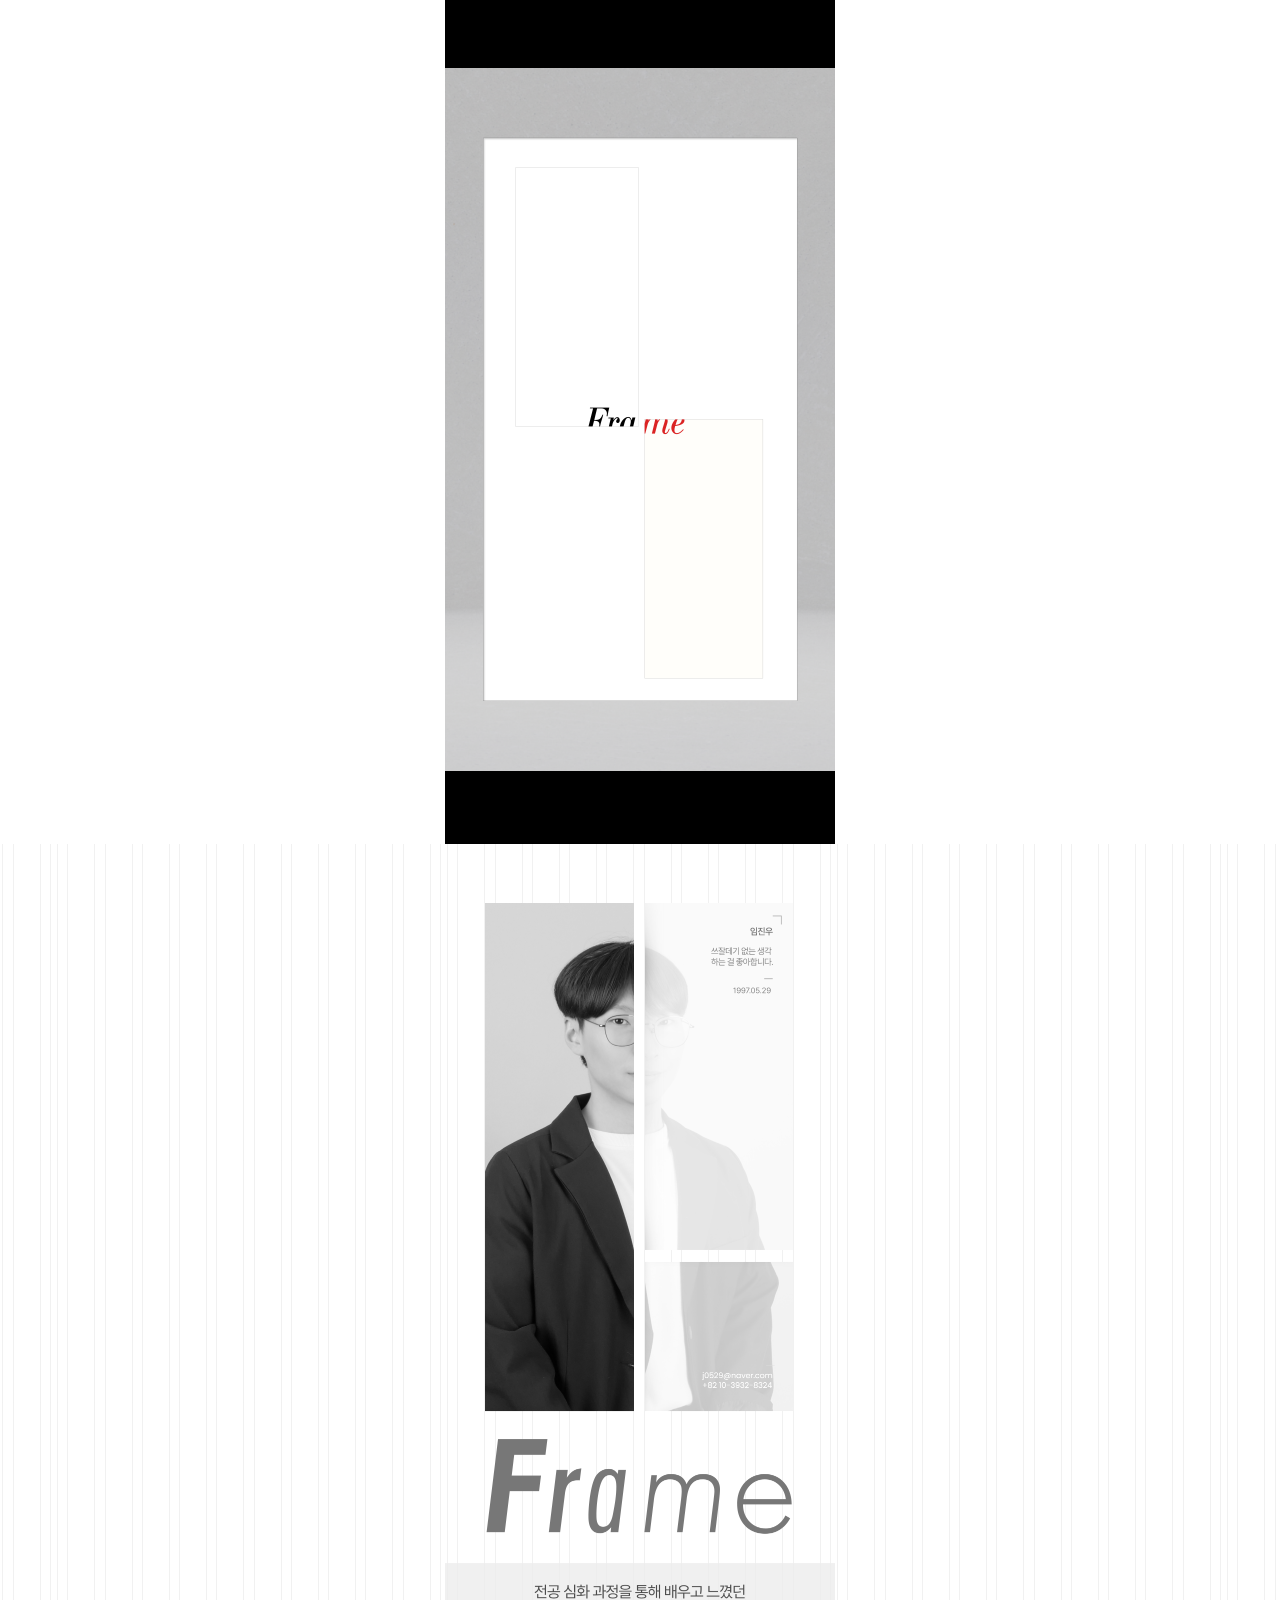
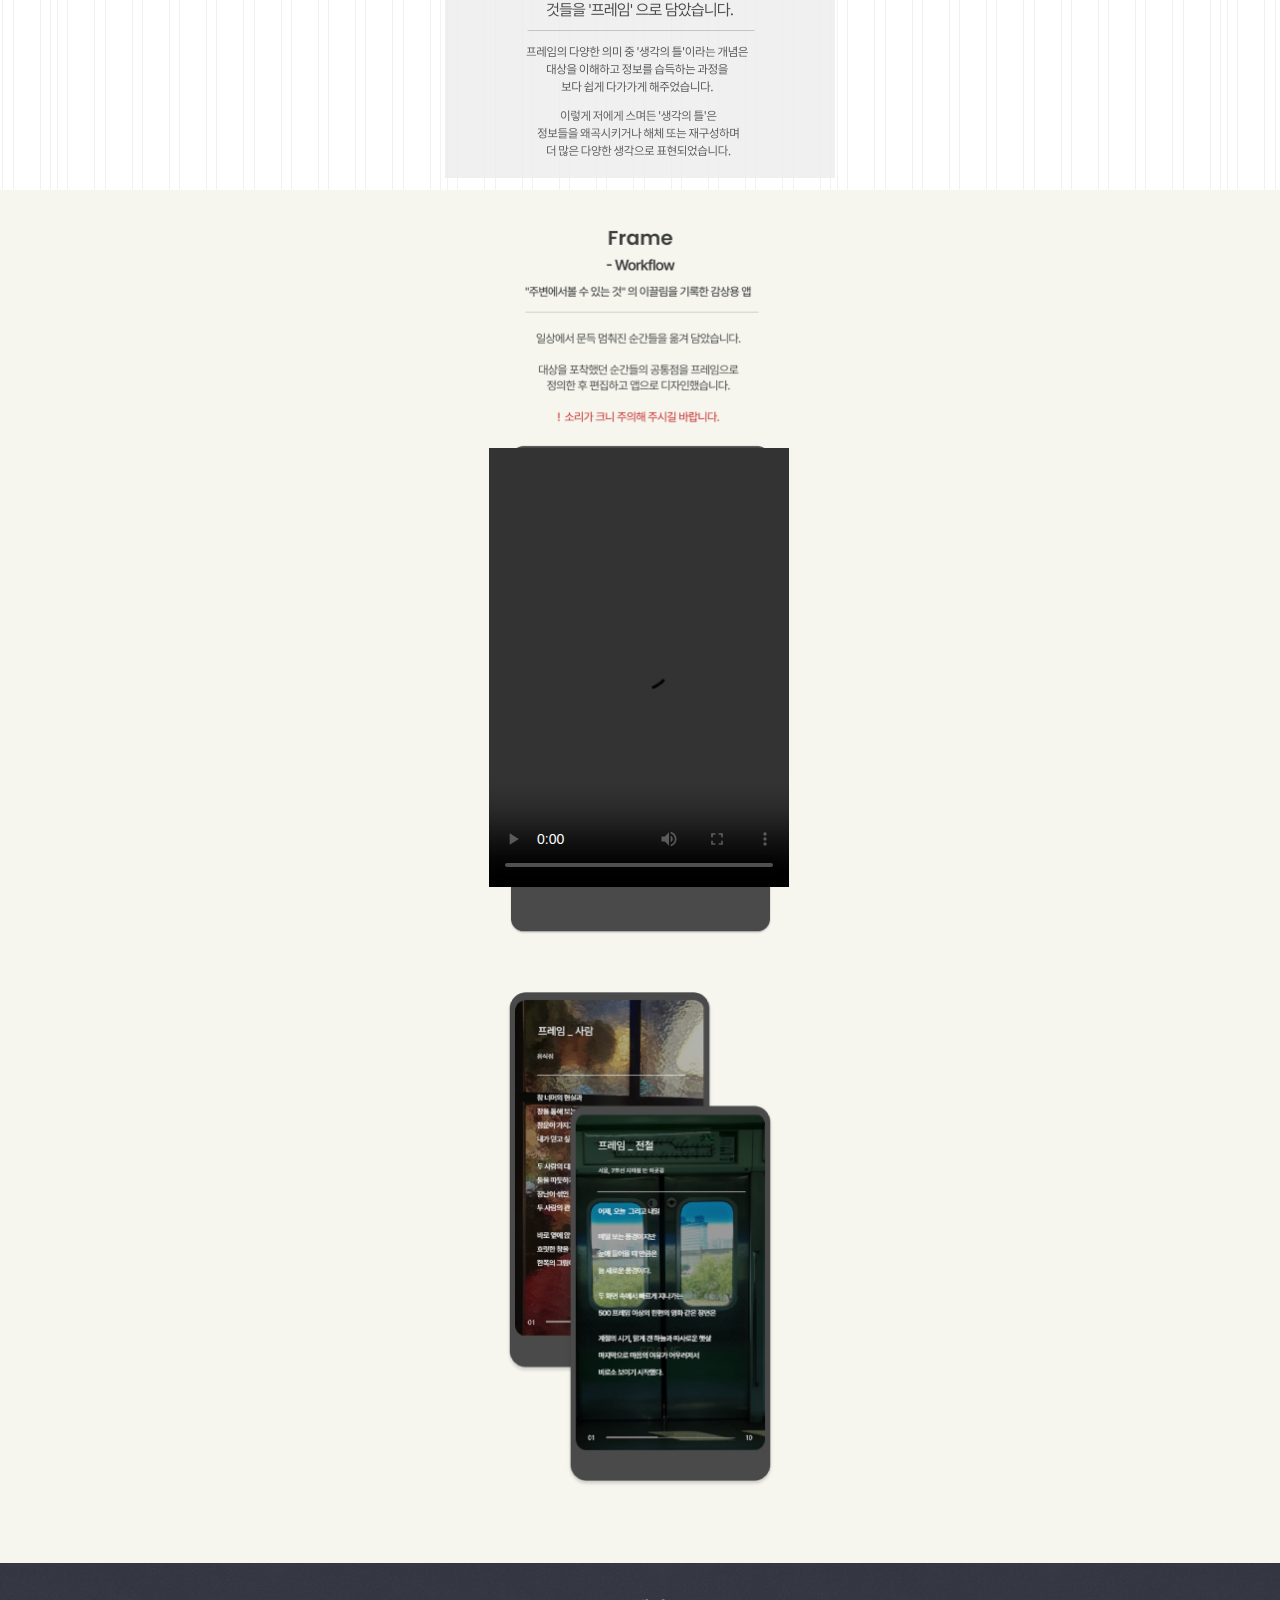
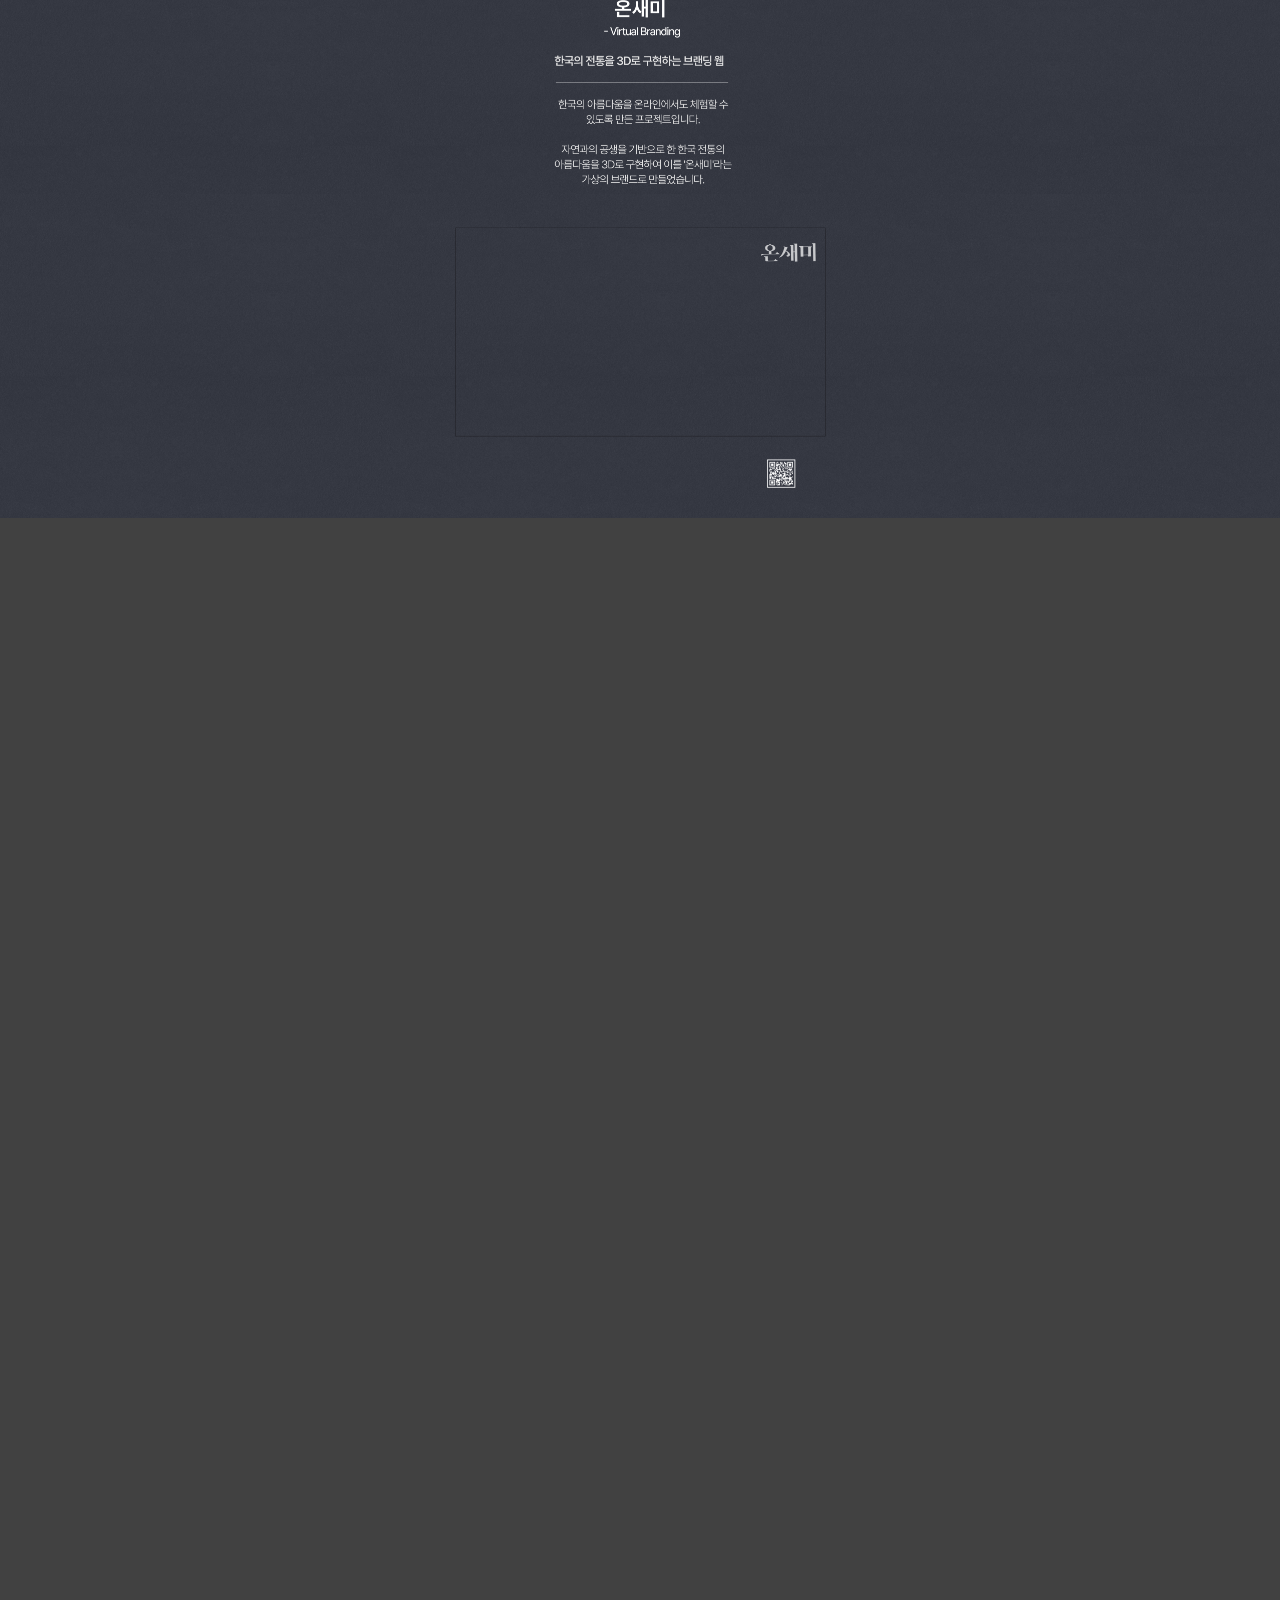
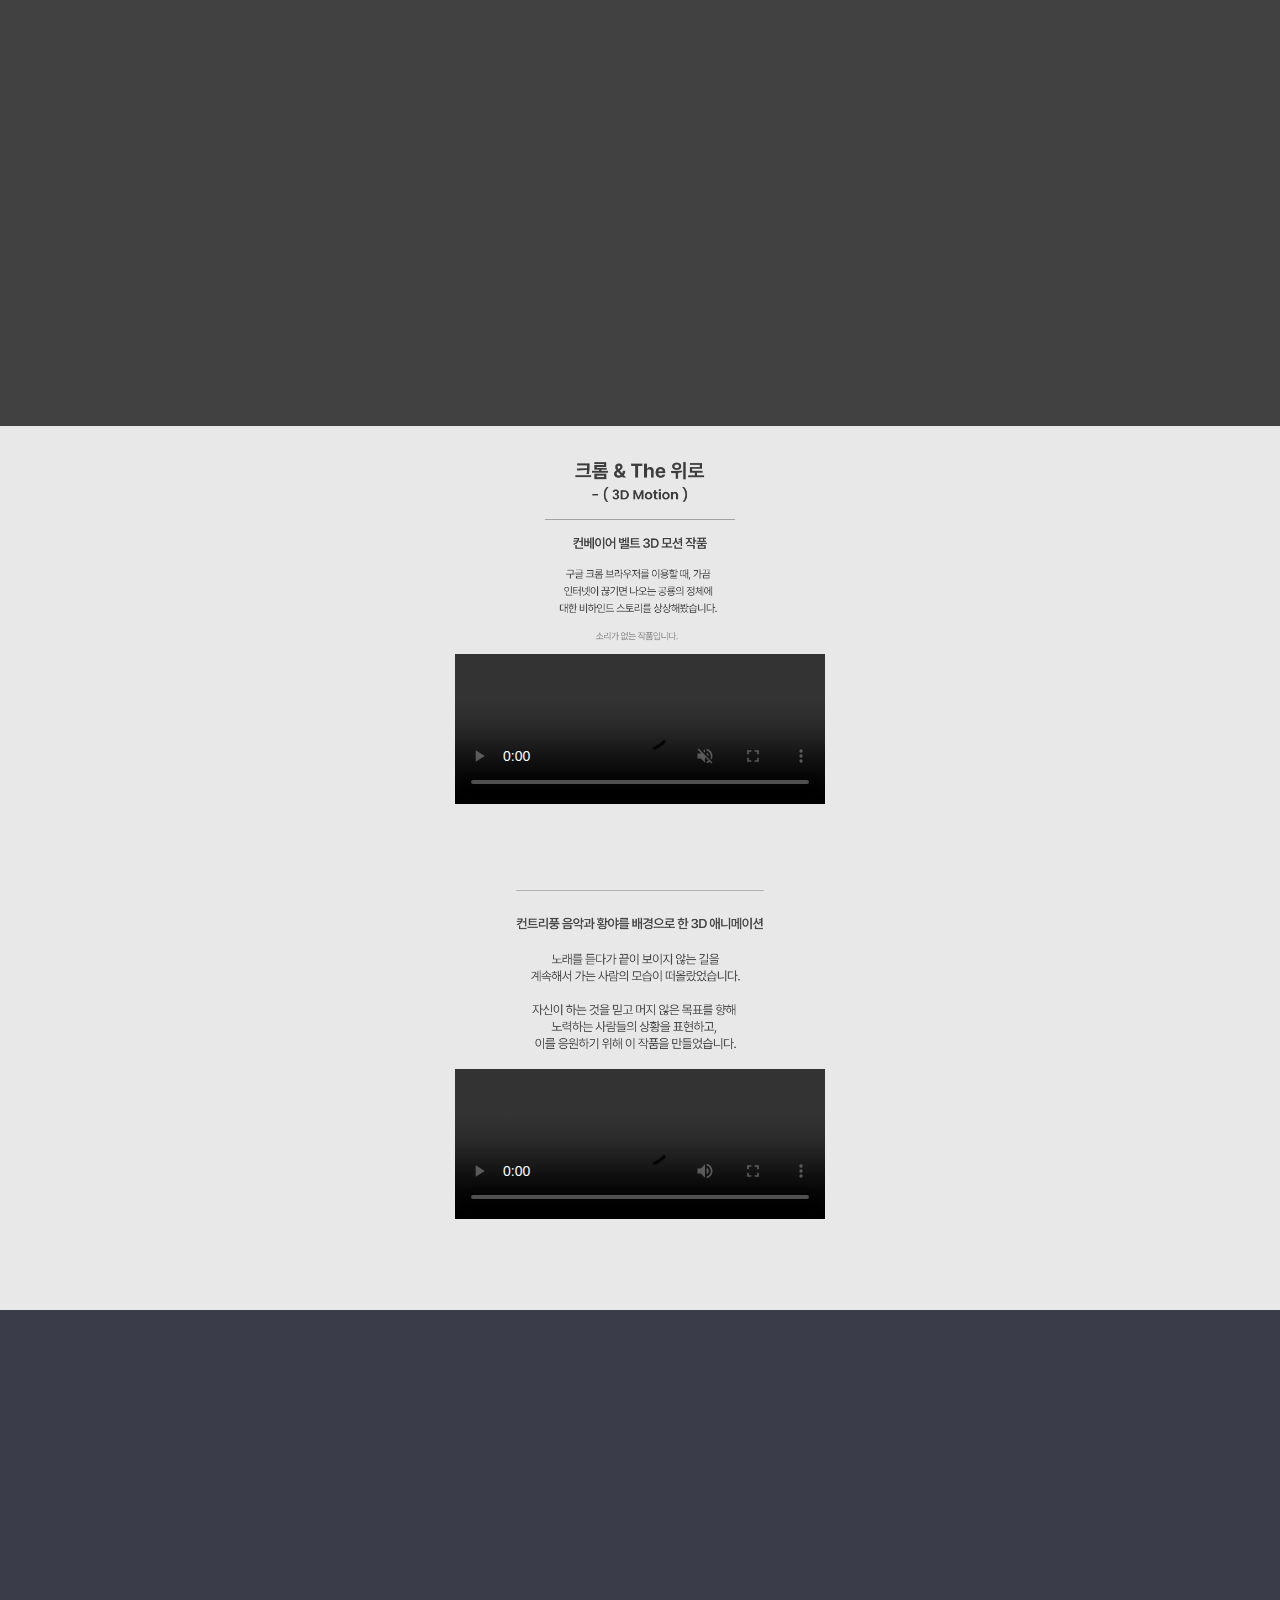
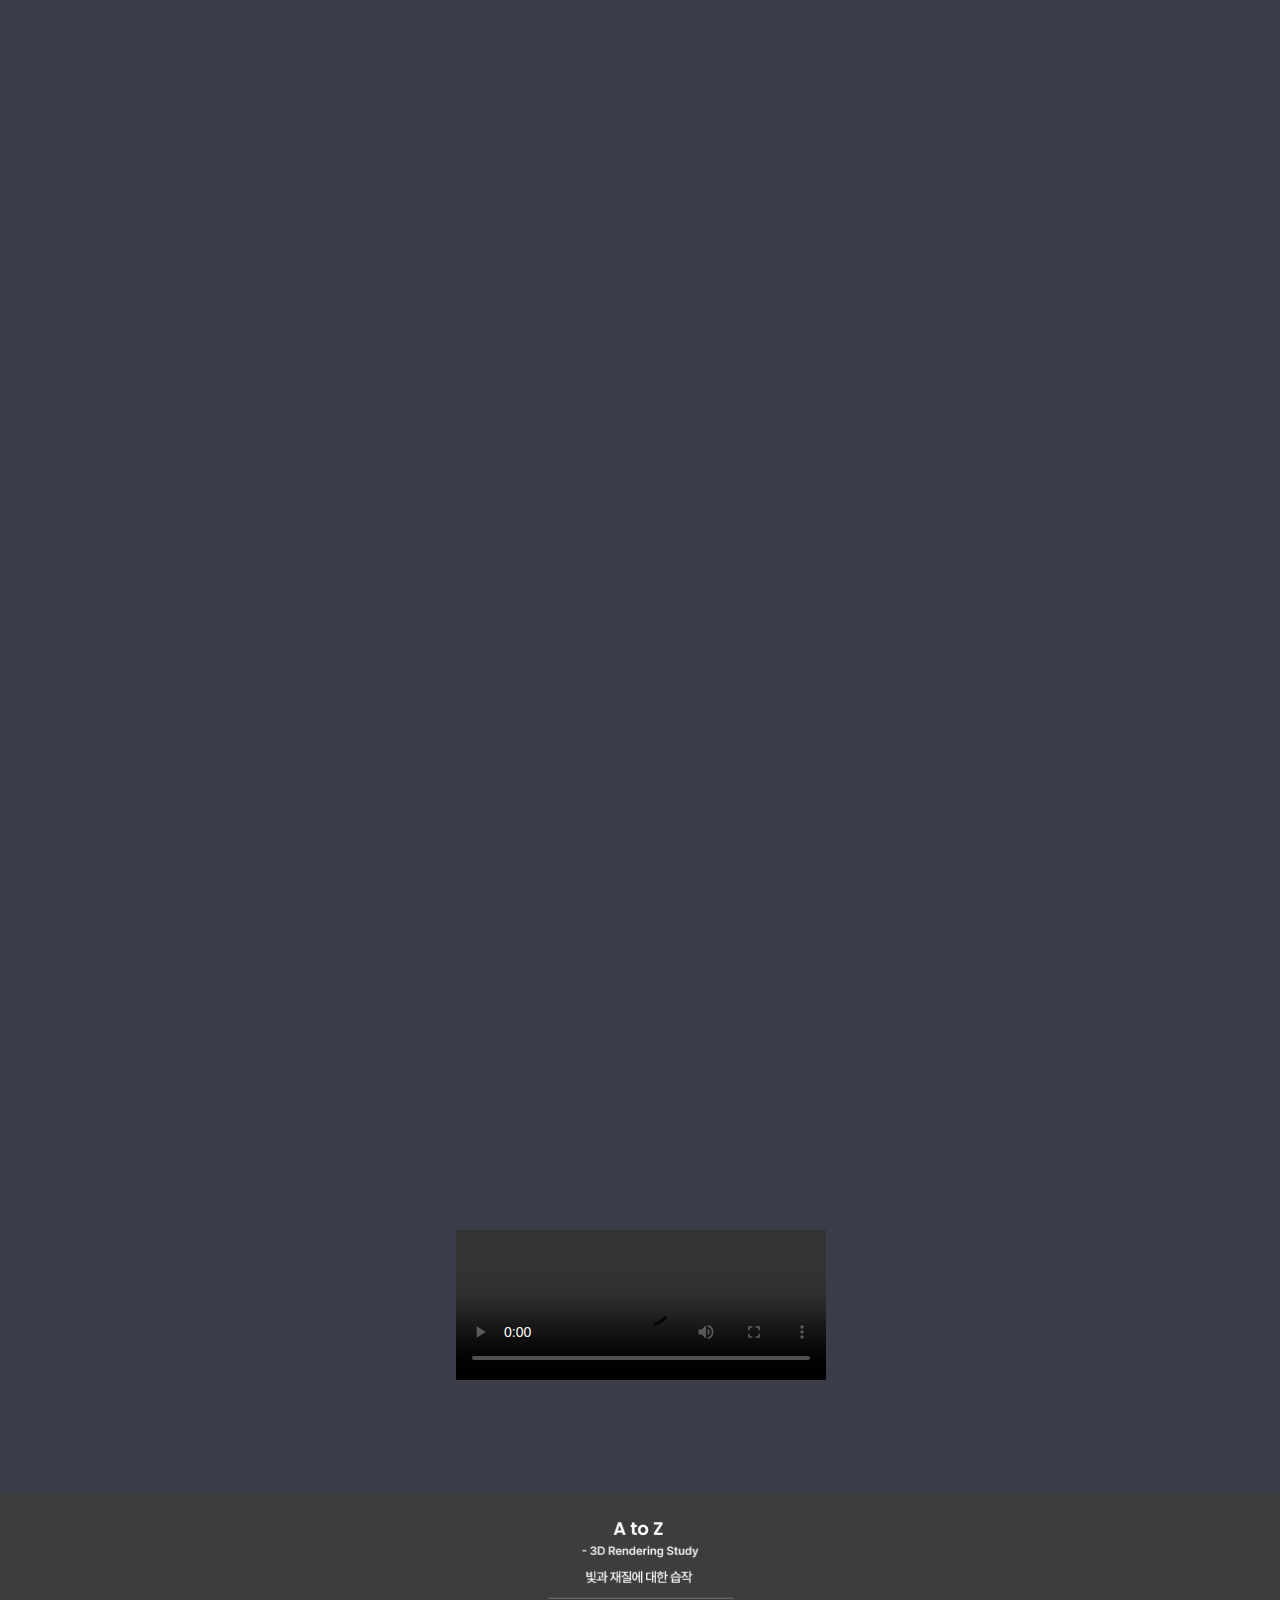
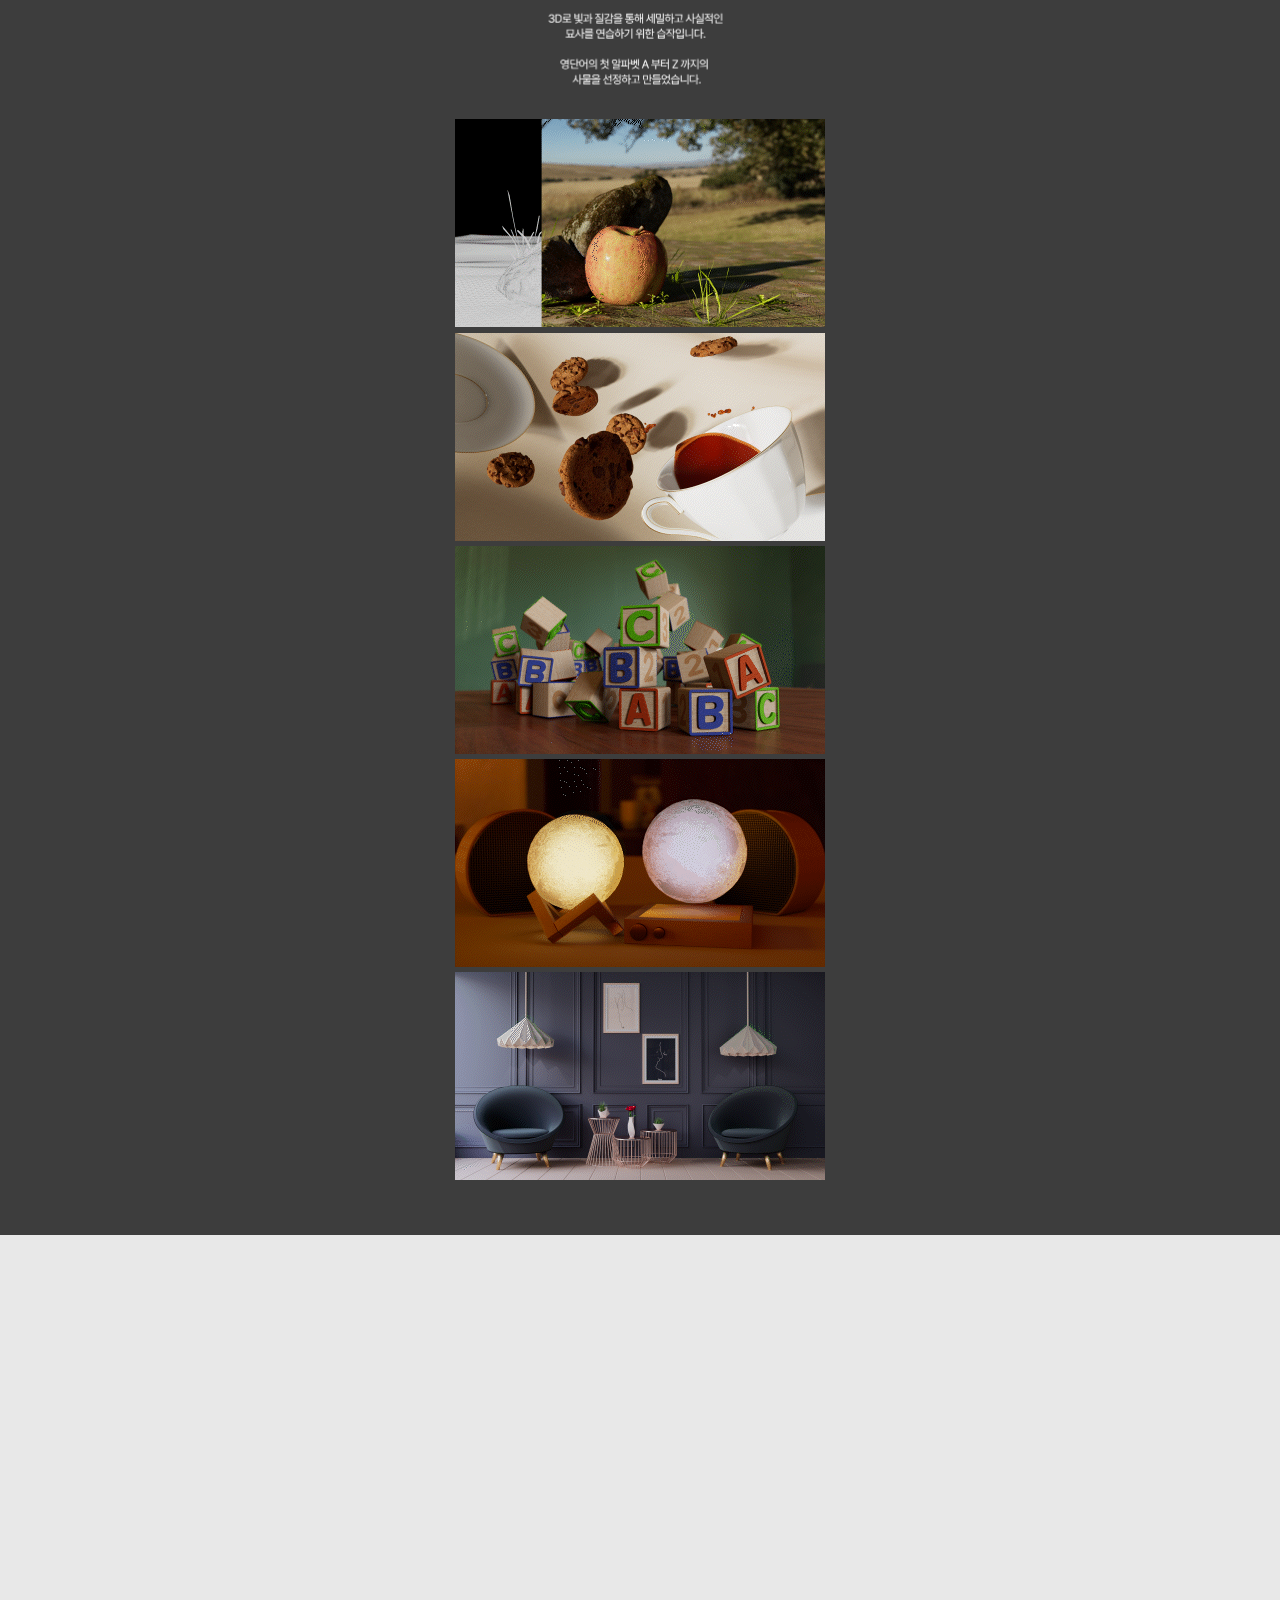
==== index_m.html @ 06879cde "Add files via upload" ====
<!DOCTYPE html>
<html lang="ko">
<head>
    <meta charset="UTF-8">
    <meta http-equiv="X-UA-Compatible" content="IE=edge">
    <meta name="viewport" content="width=device-width, initial-scale=1.0">
    <title>Jinwoo's Protfolio_M</title>
    <link rel="stylesheet" href="master_m.css">
</head>
<body>
    <div class="wrap01"> 
        <div class="c01">

        </div>
    </div>
    <div class="wrap02">
        <div class="c02_bg">
            <div class="c02_01">
            </div>
        </div>
        
    </div>
    <div class="wrap03">
        <div class="c03_01">
            <video controls loop id="v_03_01">
                <source src="img/video/v_03_02.mp4" type="video/mp4">
                해당 브라우저는 video 태그를 지원하지 않습니다.
            </video>
        </div>

    </div>
    <div class="wrap04">       
         <div class="c04"></div>
         <div class="c04_video">
            <video autoplay muted loop id="v_04">
                <source src="img/video/v_04.mp4" type="video/mp4">
                해당 브라우저는 video 태그를 지원하지 않습니다.
            </video>
         </div> 
    </div>
    <div class="wrap05">
        <div class="c05"></div>
     </div>
    <div class="wrap06">
        <div class="c06">
            <div class="c06_video">
                <video controls muted loop id="v_06_01">
                    <source src="img/video/v_06_01.mp4" type="video/mp4" >
                    해당 브라우저는 video 태그를 지원하지 않습니다.
                </video>
            </div>
            <div class="c06_video_2">
                <video controls loop id="v_06_02">
                    <source src="img/video/v_06_02.mp4" type="video/mp4">
                    해당 브라우저는 video 태그를 지원하지 않습니다.
                </video>
            </div>
        </div>
    </div>
    <div class="wrap07">
        <div class="c07">  
                <div class="c07_video">
                    <video controls loop id="v_07">
                        <source src="img/video/v_07.mp4" type="video/mp4">
                        해당 브라우저는 video 태그를 지원하지 않습니다.
                    </video>
              </div>
         </div>
    </div>
    <div class="wrap08">
        <div class="c08">
            <div class="c08_gif_1"></div>
            <div class="c08_gif_2"></div>
            <div class="c08_gif_3"></div>
            <div class="c08_gif_4"></div>
            <div class="c08_gif_5"></div>
        </div>
    </div>
    <div class="wrap09">
        <div class="c09"></div>
    </div>
</body>
</html>
---- master_m.css ----
*{
    margin: 0px;
    padding: 0px;
    text-decoration: none;
    list-style-type: none;
}

header{ 
    width: 100%;
    height: 20px;
    background-color: #ffffff;
    display: flex;
    justify-content: center;
    align-items: center;
}


.wrap01{position: relative;
        width:100%;
        height: 844px;
        text-align: center;
        display:flex; 
        justify-content: center; /* 가로 중앙 정렬 */
    } /* 세로 중앙 정렬? 후 위치 조정 */

.wrap02{position: relative;
        width:100%;
        height: 945.92px;
        text-align: center;
    }   

.wrap03{position: relative; 
        width:100%; 
        height: 1373px; 
        text-align: center;
        background-color: #F6F6EF; 
    }   

.wrap04{position: relative;
        width:100%; 
        height: 555px;
        background-size: contain;
        text-align: center;
        background-image: url(img/m_04_03.png);
    }

.wrap05{position: relative;
        width:100%;
        height: 1508px;
        text-align: center;
        background-color: #414141;
    }

.wrap06{position: relative; 
        width:100%;
        height: 884px;
        text-align: center;
        background-color: #E8E8E8;
    }

.wrap07{position: relative; 
        width:100%;
        height: 1784px;
        text-align: center;
        background-color: #3A3C4A;
    }

.wrap08{position: relative; 
        width:100%;
        height: 1341px;
        text-align: center;
        background-color: #3D3D3D;
    }

.wrap09{position: relative; 
        width:100%;
        height: 1233px;
        text-align: center;
        background-color: #E8E8E8;
    }

/* Wrap */  

.c01{
    background-image: url(img/m_01_01.png);
    width: 390px;
    height: 844px;
    background-size: contain;
    position: absolute;
    align-items: center;
    background-repeat: no-repeat;
    background-position: center;
    z-index: 4;
    background-color: black;
}

.c02_bg{
    background-image: url(img/m_02_bg.png);
    width: 100%;
    height: 946px;
    background-size: contain;
    position: absolute;
    align-items: center;
    background-repeat:repeat-x;
    background-position: center;
    z-index: 4;
}
    .c02_01{
        background-image: url(img/m_02_01.png);
        width: 100%;
        height: 875px;
        background-size: contain;
        position: absolute;
        align-items: center;
        background-repeat: no-repeat;
        background-position: center;
        z-index: 5;
        margin-top: 59px;
    }    

.c03_01{
    background-image: url(img/m_03_01.png) ;
    width: 100%;
    height: 1264px;
    background-size: contain;
    position: absolute;
    align-items: center;
    background-repeat: no-repeat;
    background-position: center;
    margin-top: 34px;
}
#v_03_01{
    margin-top: 224px;
    margin-right: 2px;
    height: 439px;

}

.c04{
    background-image: url(img/m_04_01.png);
    width: 100%;
    height: 491px;
    background-size: contain;
    position: absolute;
    align-items: center;
    background-repeat: no-repeat;
    background-position: center;
    margin-top: 34px;
    z-index: 4;
}
    .c04_video{
        width: 100%;
        height: 207.81px;
        position: absolute;
        align-items: center;
        background-repeat: no-repeat;
        background-position: center;
        margin-top: 265px;
        z-index: 3;
    }

    #v_04{
        width: 370px;
    }

.c05{
    background-image: url(img/m_05_01.png);
    width: 100%;
    height: 1439px;
    background-size: contain;
    position: absolute;
    align-items: center;
    background-repeat: no-repeat;
    background-position: center;
    margin-top: 35px;
}

.c06{
    background-image: url(img/m_06_01.png);
    width: 100%;
    height: 592px;
    background-size: contain;
    position: absolute;
    align-items: center;
    background-repeat: no-repeat;
    background-position: center;
    margin-top: 33px;
    z-index: 5;
}
    .c06_video{
        width: 100%;

        position: absolute;
        align-items: center;
        background-repeat: no-repeat;
        background-position: center;
        margin-top: 195px;
        z-index: 4;
    }
    #v_06_01{
        width: 370px;
    }

    .c06_video_2{
        width: 100%;

        position: absolute;
        align-items: center;
        background-repeat: no-repeat;
        background-position: center;
        margin-top: 610px; 
        z-index: 4;
    }
    #v_06_02{
        width: 370px;
    }

.c07{
    background-image: url(img/m_07_01.png);
    width: 100%;
    height: 1689px;
    background-size: contain;
    position: absolute;
    align-items: center;
    background-repeat: no-repeat;
    background-position: center;
    margin-top: 39px;

    z-index: 5;
}
    .c07_video{
        width: 100%;
        position: absolute;
        align-items: center;
        background-repeat: no-repeat;
        background-position: center;
        margin-top: 1481px;
        margin-left: 1px;
        z-index: 4;

    }
    #v_07{
        width: 370px;
    }
.c08{
    background-image: url(img/m_08_01.png);
    width: 100%;
    height: 297.5px;
    background-size: contain;
    position: absolute;
    align-items: center;
    background-repeat: no-repeat;
    background-position: center;
    margin-top: 22px;
    z-index: 4;
}
    .c08_gif_1{
        background-image: url(img/m_08_01.gif);
        width: 100%;
        height: 209px;
        position: absolute;
        align-items: center;
        background-repeat: no-repeat;
        background-position: center;
        margin-top: 203px;
        border-right: 2px;
        z-index: 5;
        object-fit: cover;

    }
    .c08_gif_2{
        background-image: url(img/m_08_02.gif);
        width: 100%;
        height: 209px;
        position: absolute;
        align-items: center;
        background-repeat: no-repeat;
        background-position: center;
        margin-top: 417px;
        z-index: 5;
    }
    .c08_gif_3{
        background-image: url(img/m_08_03.gif);
        width: 100%;
        height: 209px;
        position: absolute;
        align-items: center;
        background-repeat: no-repeat;
        background-position: center;
        margin-top: 630px;
        z-index: 5;
    }
    .c08_gif_4{
        background-image: url(img/m_08_04.gif);
        width: 100%;
        height: 209px;
        position: absolute;
        align-items: center;
        background-repeat: no-repeat;
        background-position: center;
        margin-top: 843px;
        z-index: 5;
    }
    .c08_gif_5{
        background-image: url(img/m_08_05.gif);
        width: 100%;
        height: 209px;
        position: absolute;
        align-items: center;
        background-repeat: no-repeat;
        background-position: center;
        margin-top: 1056px;
        z-index: 5;
    }

.c09{
    background-image: url(img/m_09_01.png);
    width: 100%;
    height: 1185px;
    background-size: contain;
    position: absolute;
    align-items: center;
    background-repeat: no-repeat;
    background-position: center;
    margin-top: 25px; 
}
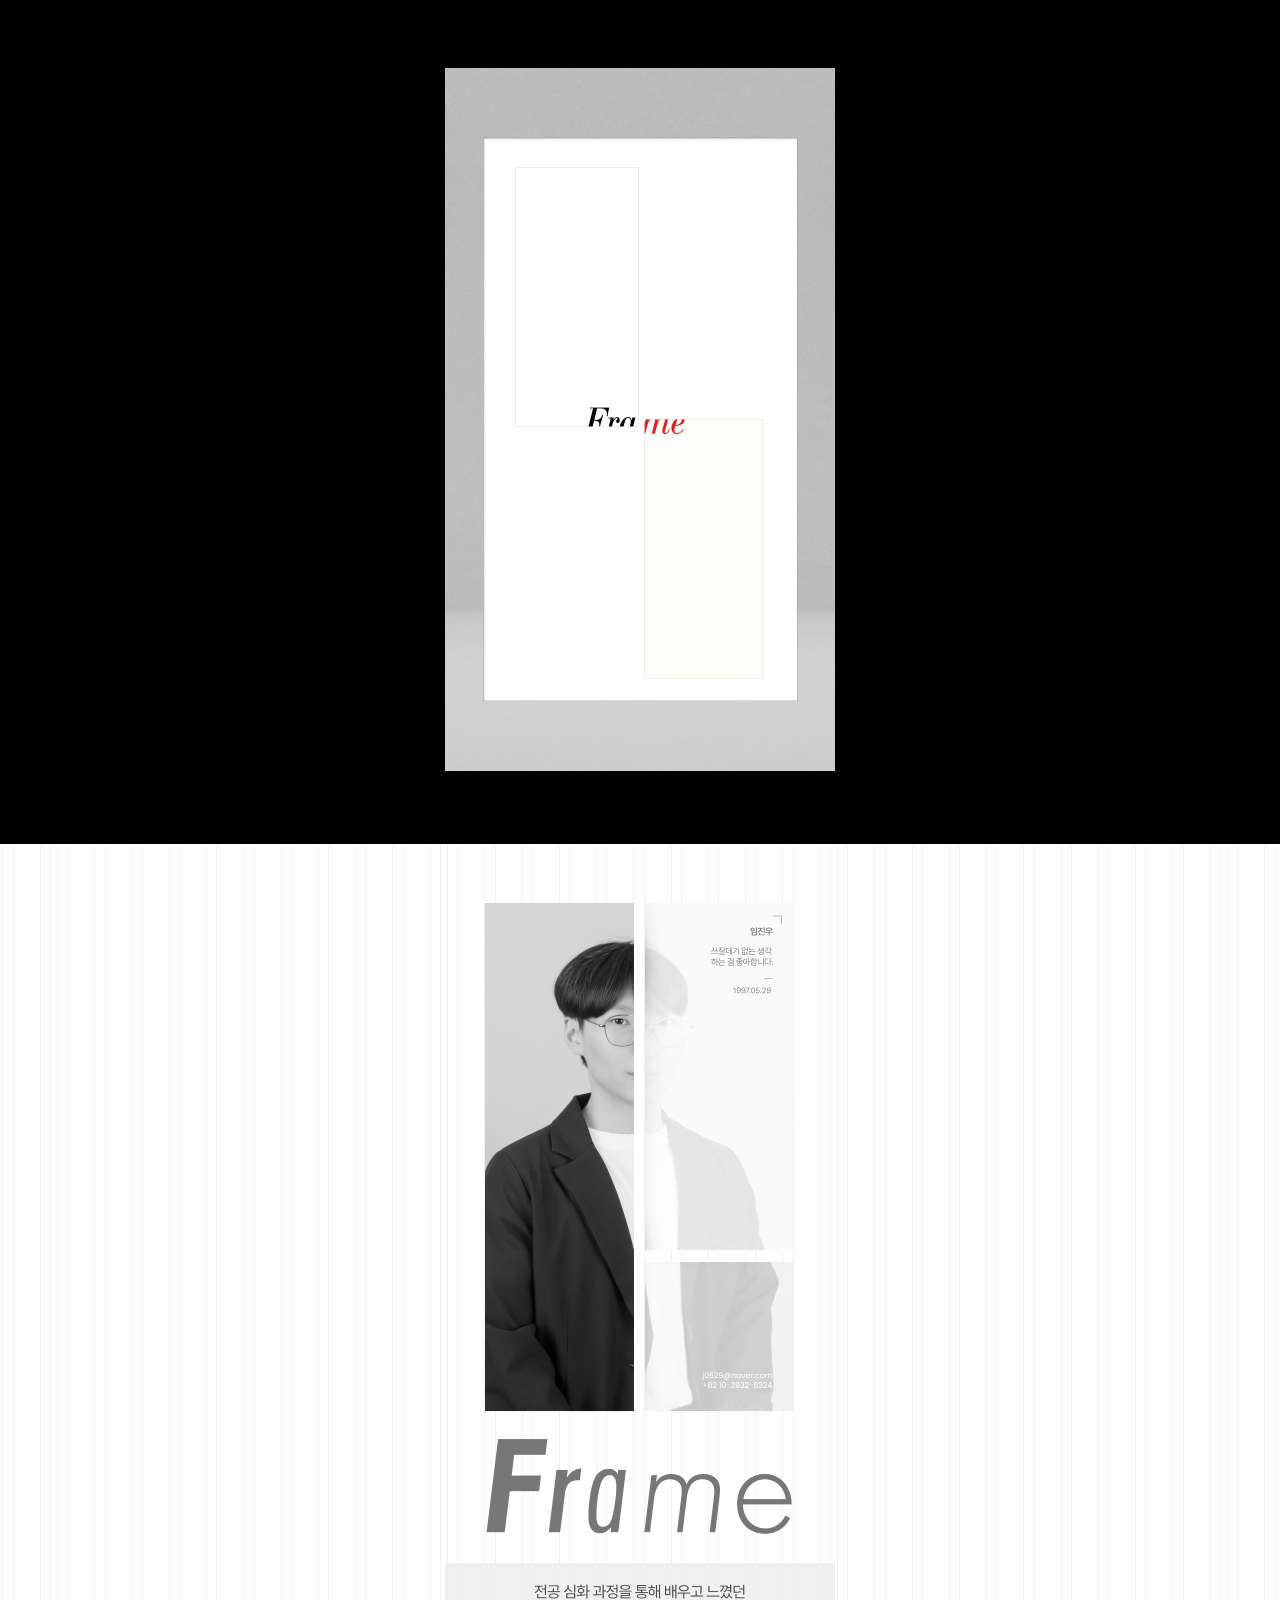
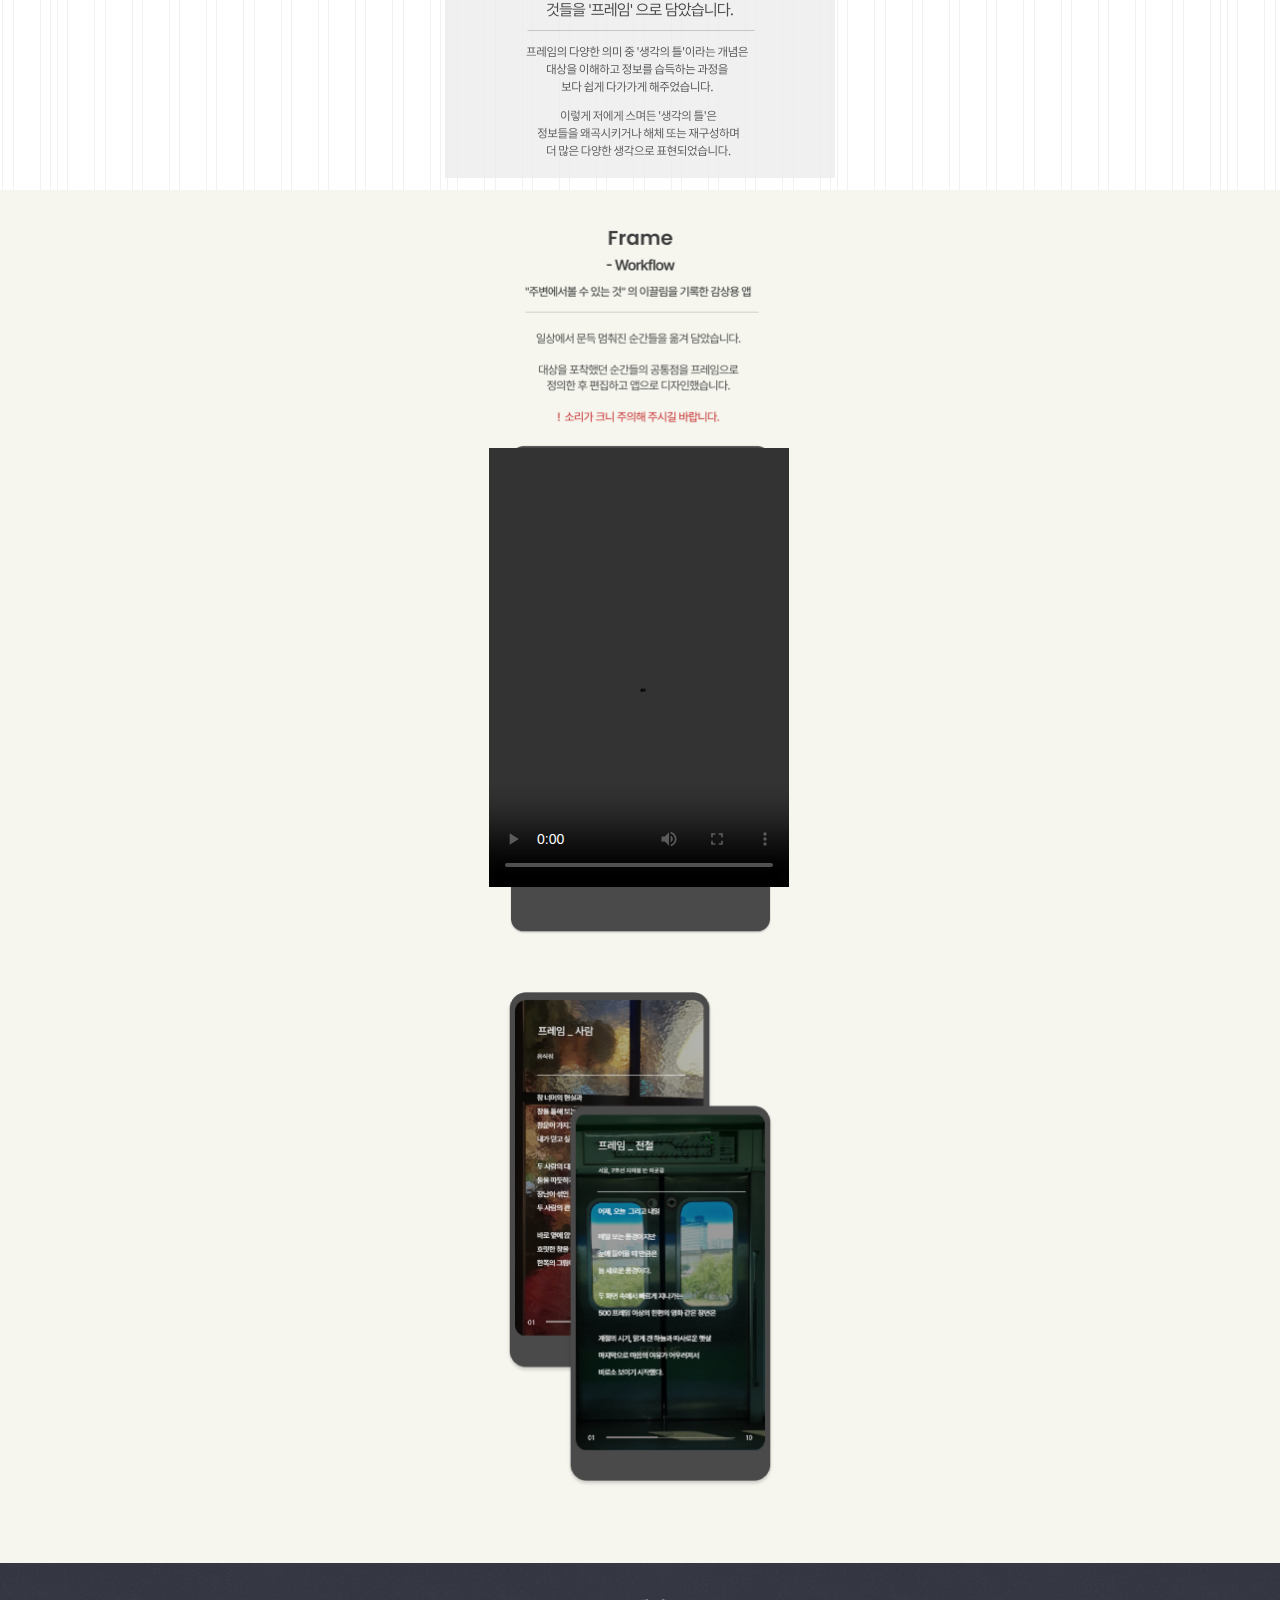
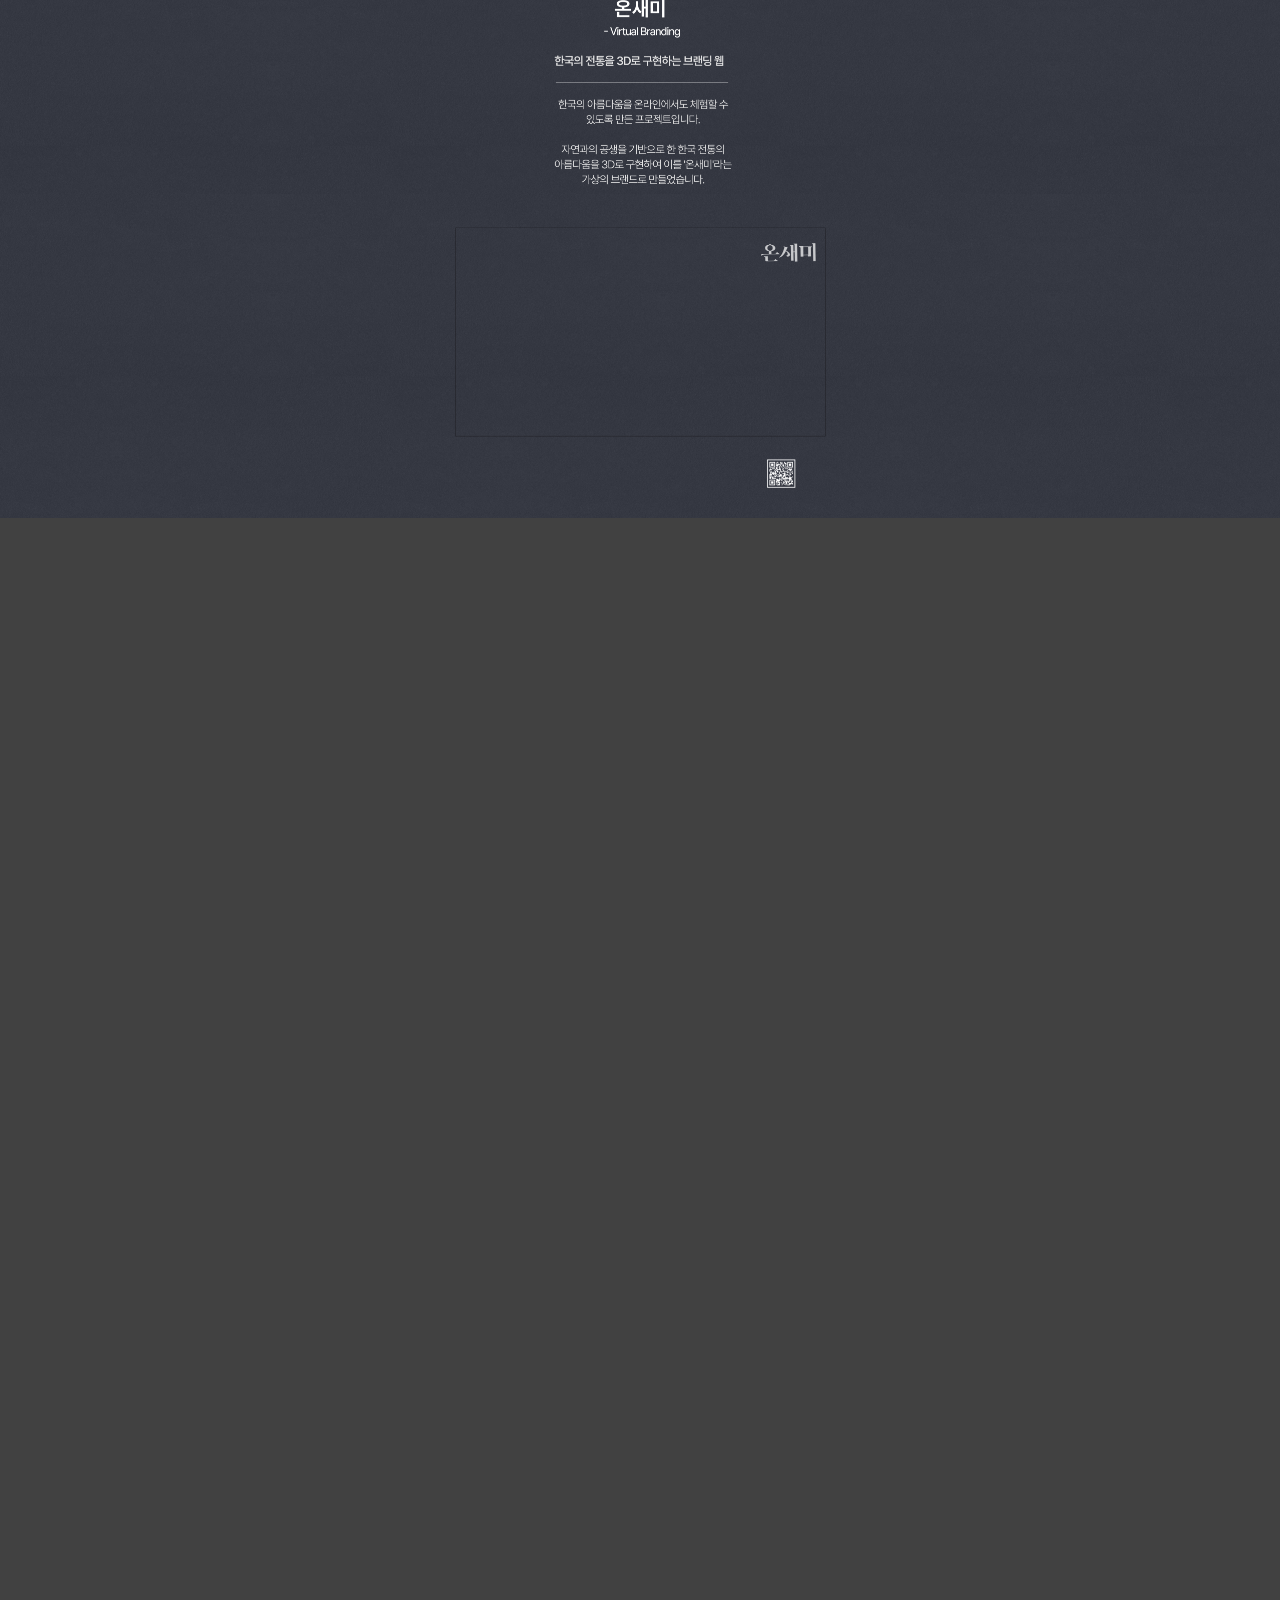
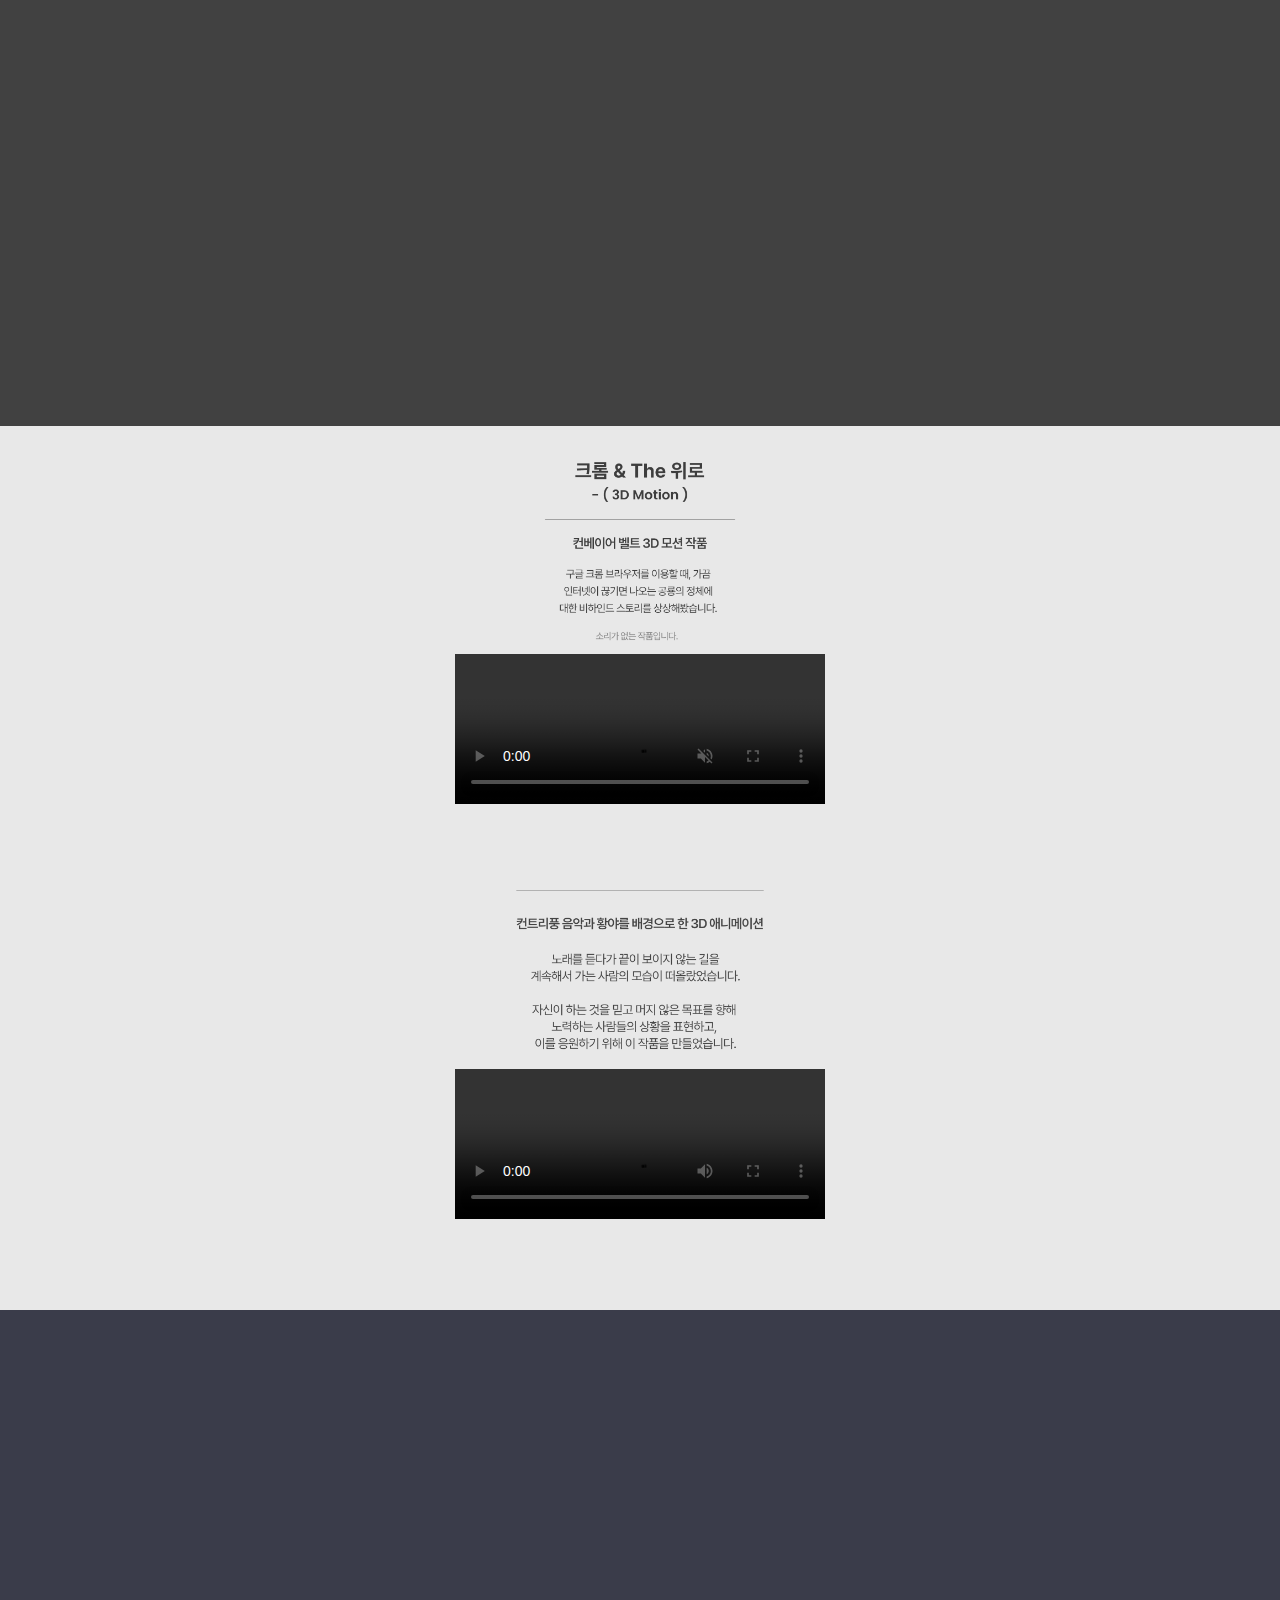
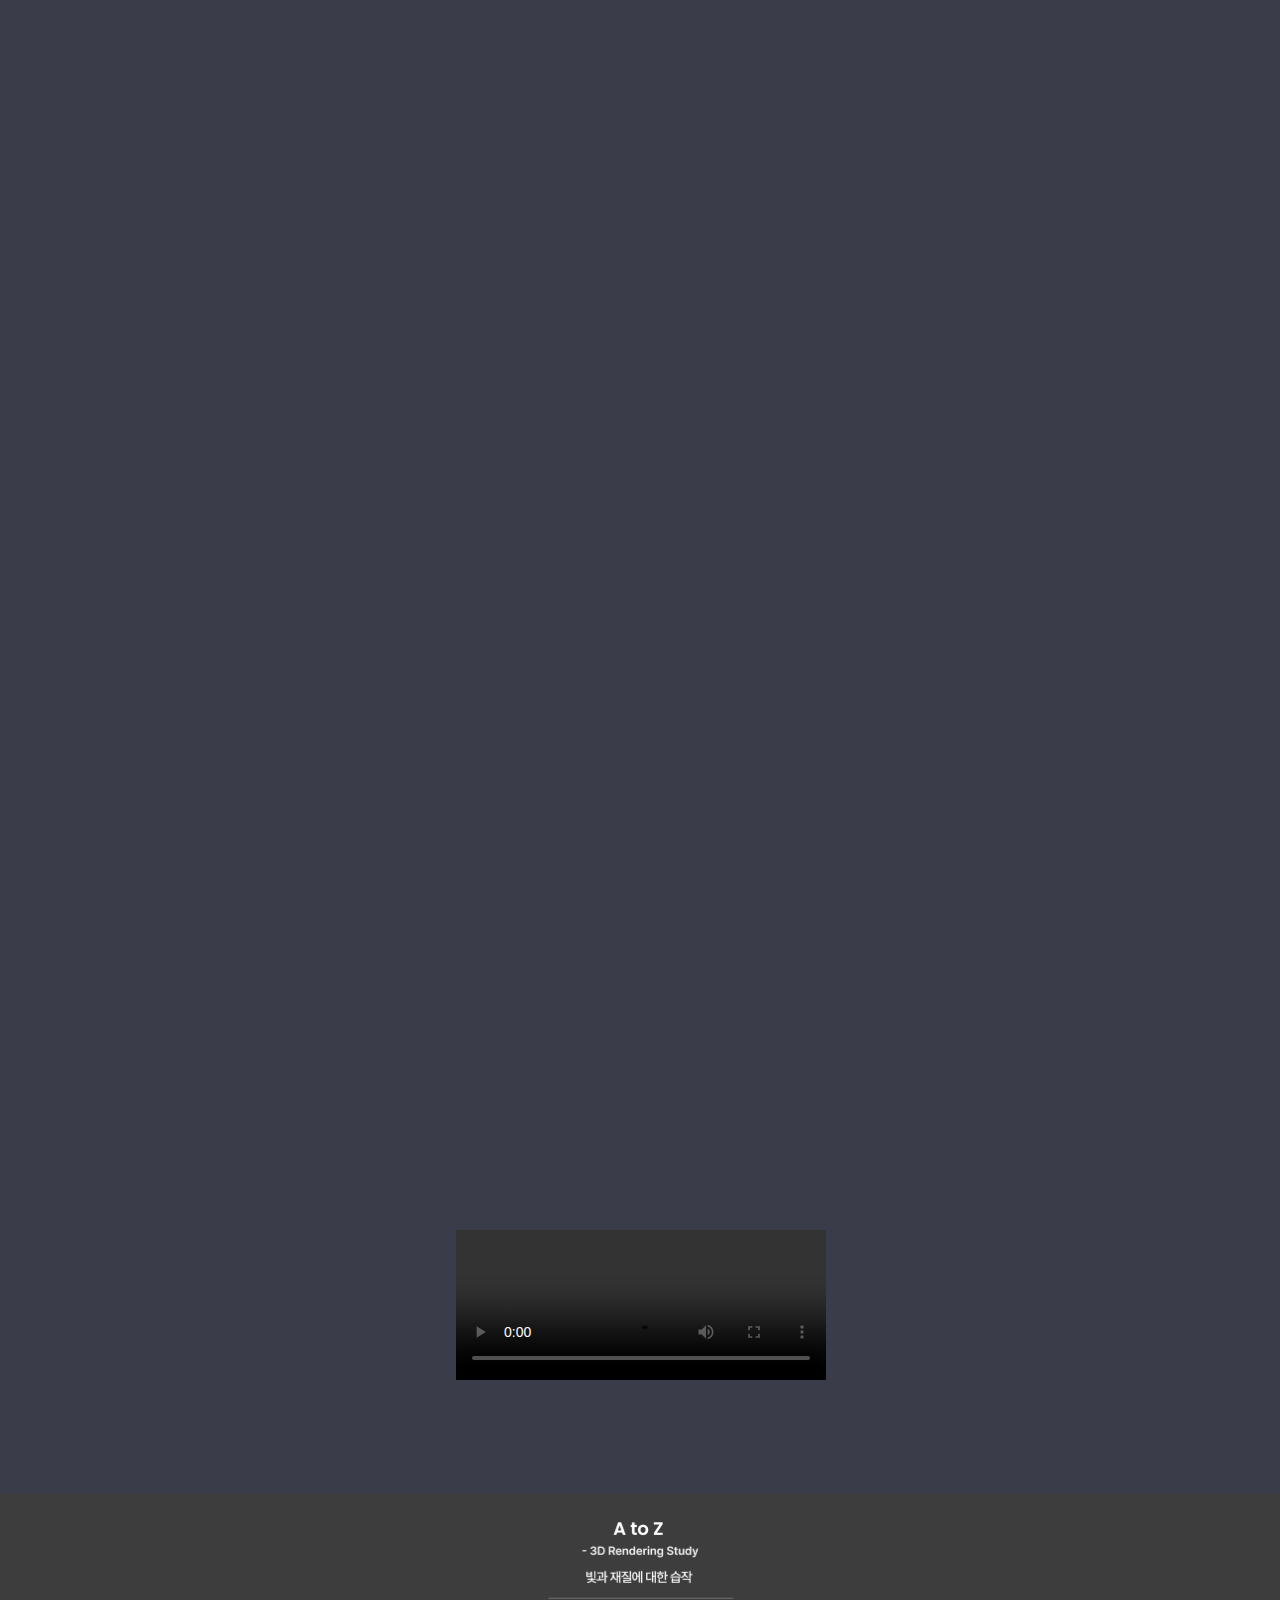
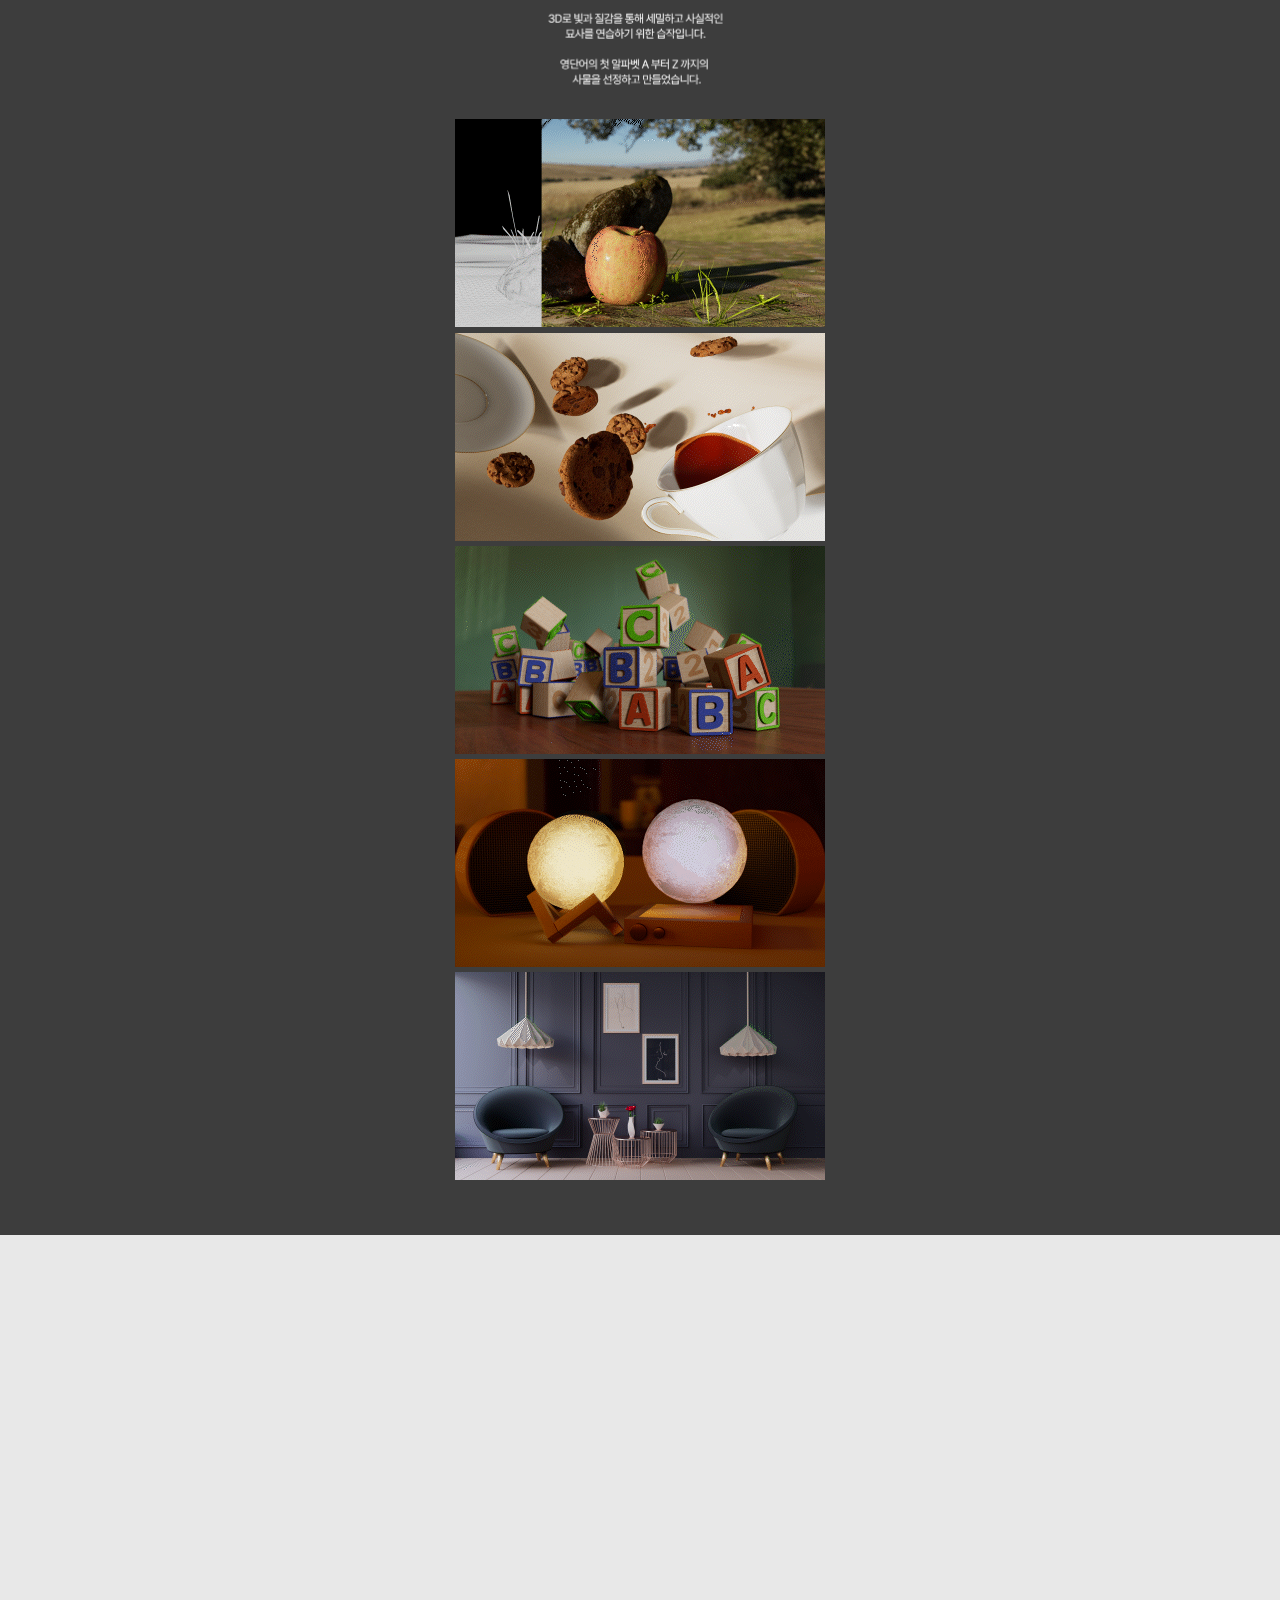
==== commit 60aedaaf: "Add files via upload" ====
--- a/index_m.html
+++ b/index_m.html
@@ -79,5 +79,10 @@
     <div class="wrap09">
         <div class="c09"></div>
     </div>
+    <footer>
+        <div class="wrap10">
+            <div class="c10"></div>
+        </div>
+    </footer>
 </body>
 </html>--- a/master_m.css
+++ b/master_m.css
@@ -21,6 +21,7 @@
         text-align: center;
         display:flex; 
         justify-content: center; /* 가로 중앙 정렬 */
+        background-color:black ;
     } /* 세로 중앙 정렬? 후 위치 조정 */
 
 .wrap02{position: relative;
@@ -324,3 +325,22 @@
     background-position: center;
     margin-top: 25px; 
 }
+.wrap10{
+    position: relative; 
+        width:100%;
+        height: 30px;
+        text-align: center;
+        background-color: #4B4B4B;
+
+}
+.c10{
+    background-image: url(img/m_10_01.png);
+    width: 100%;
+    height: 30px;
+    background-size: contain;
+    position: absolute;
+    align-items: center;
+    background-repeat: no-repeat;
+    background-position: center;
+
+}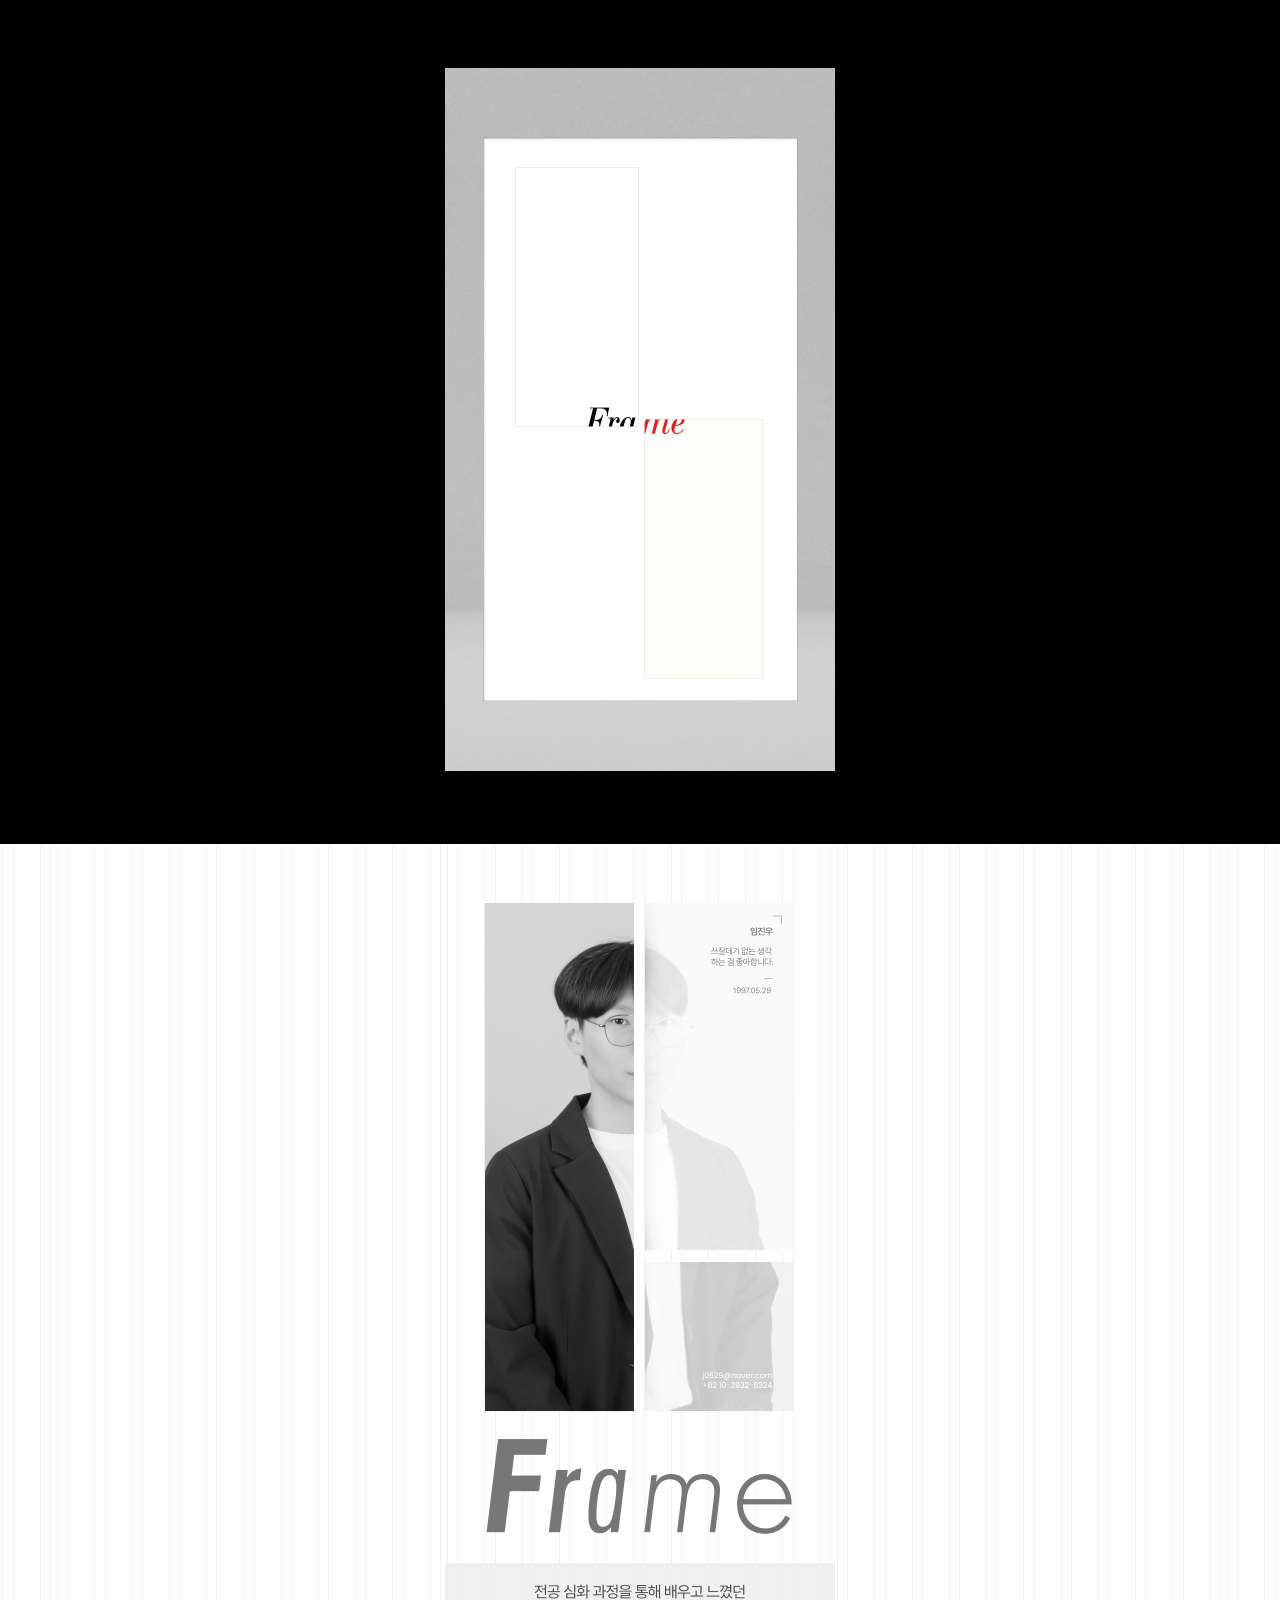
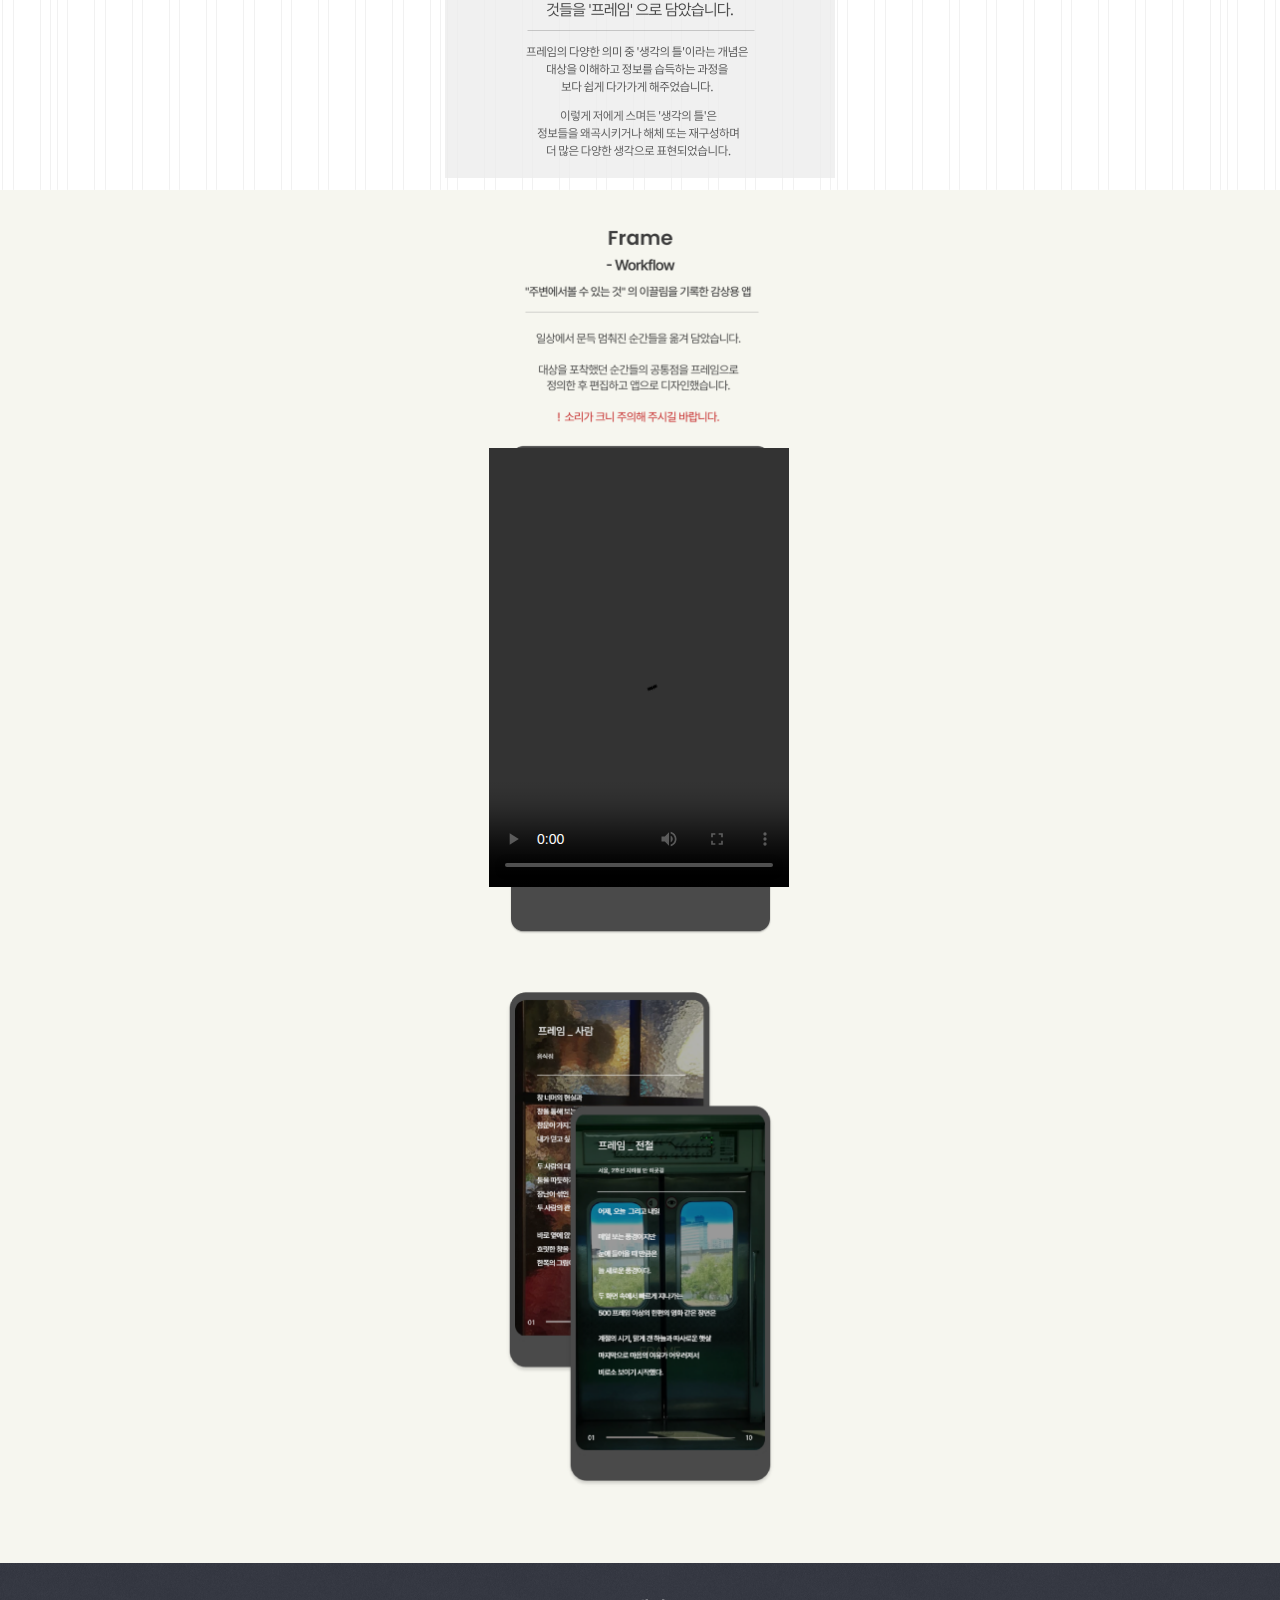
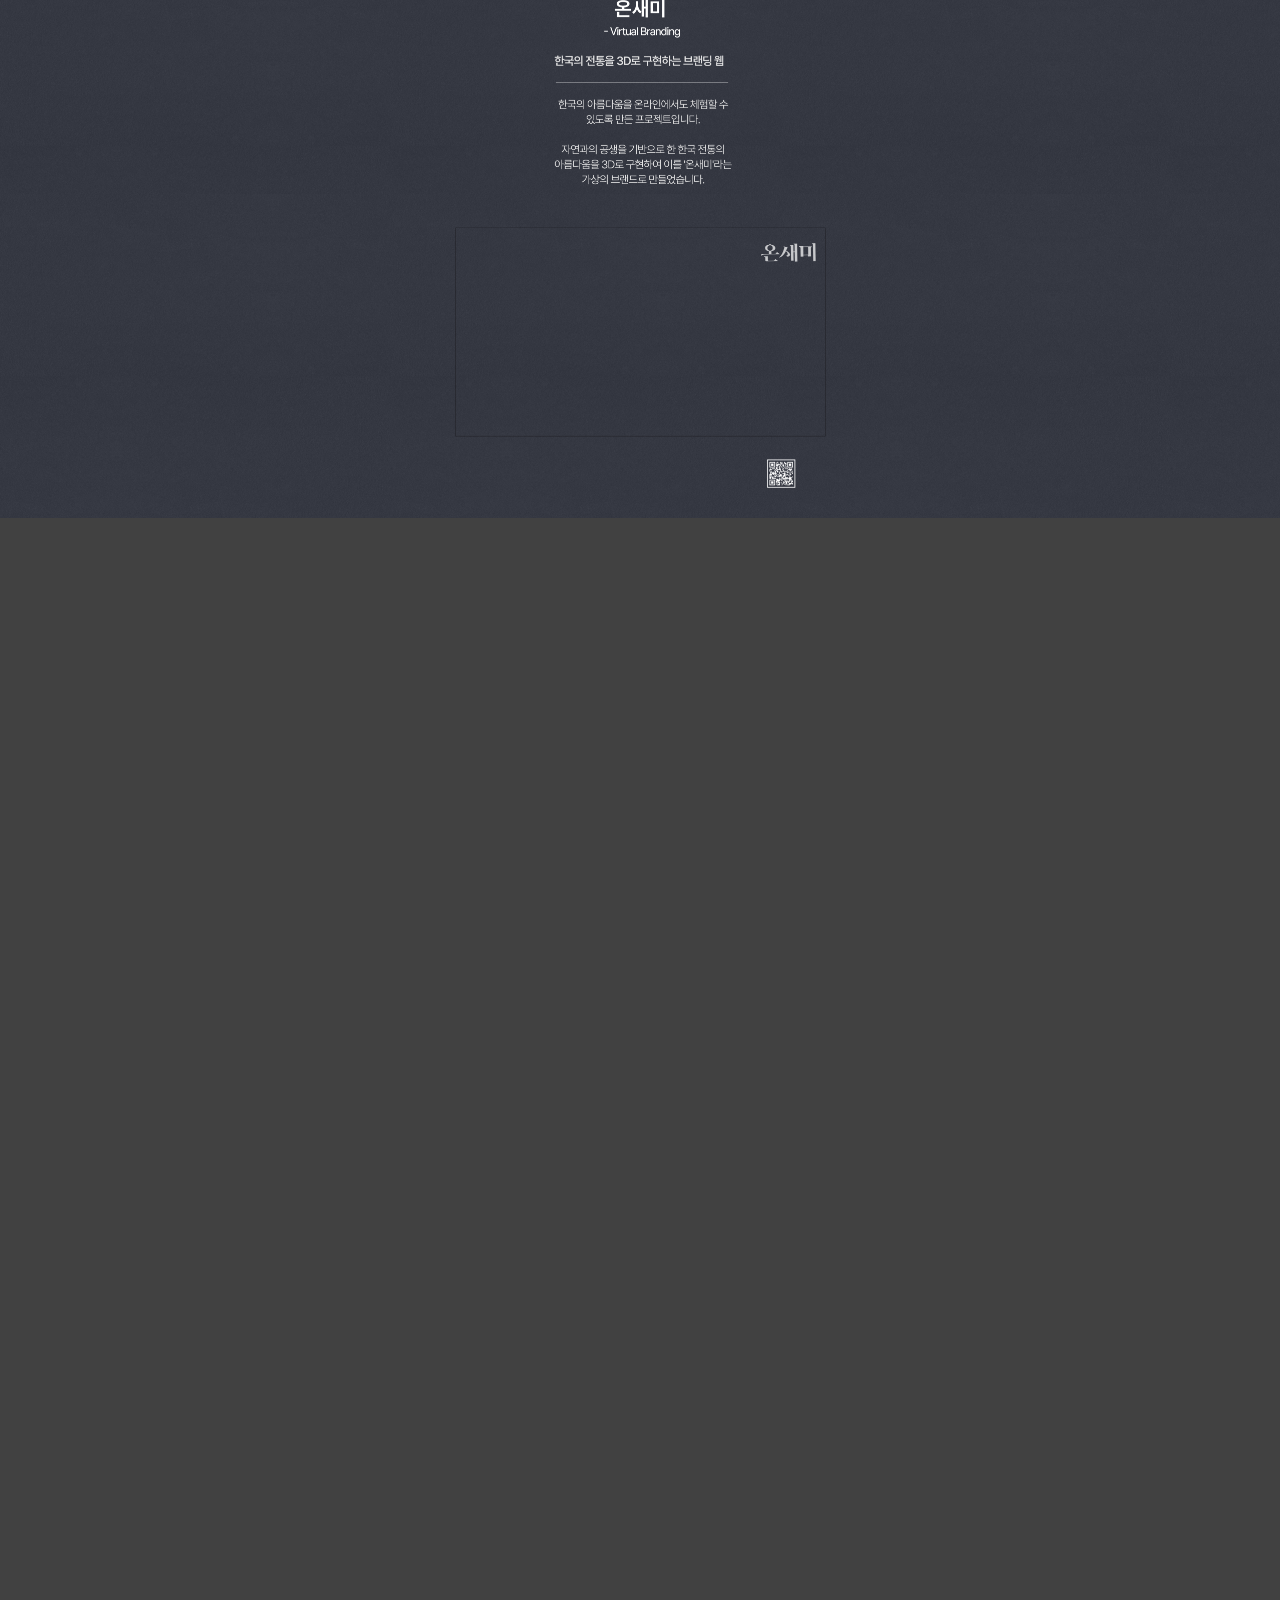
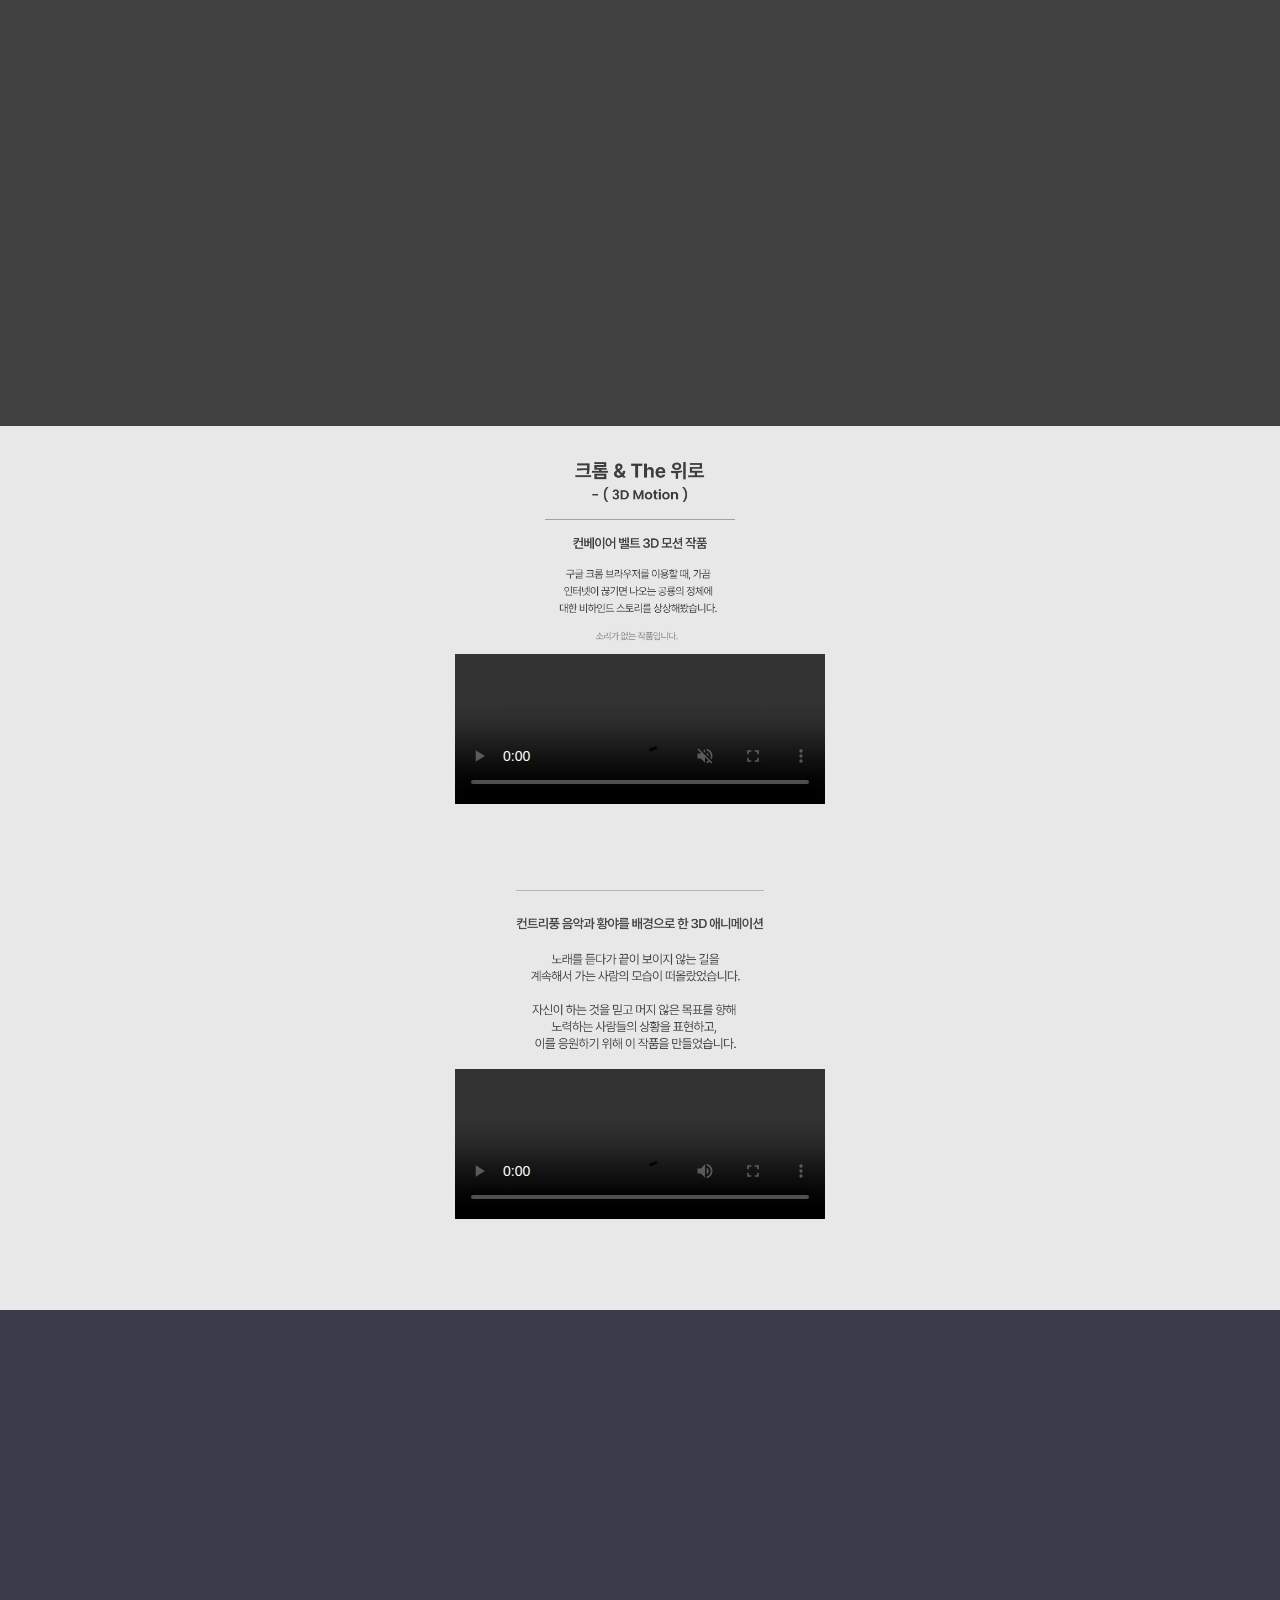
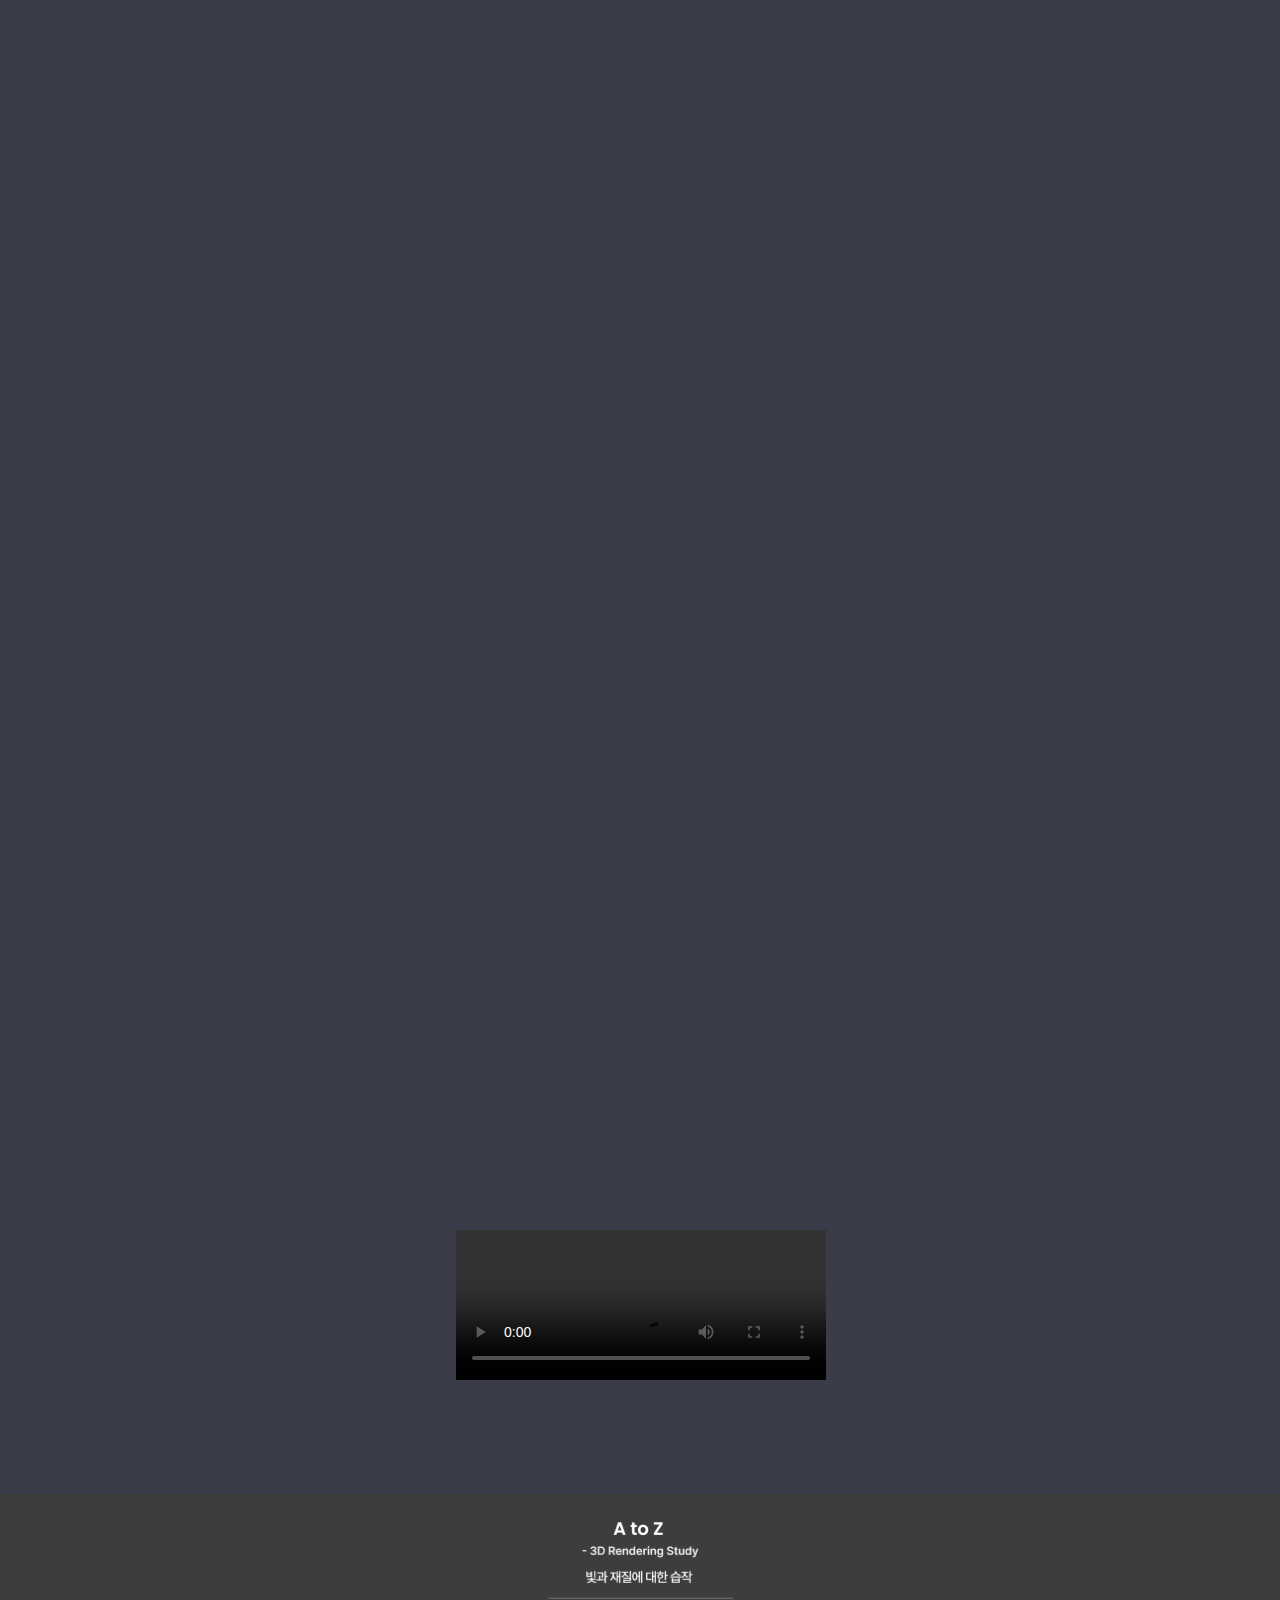
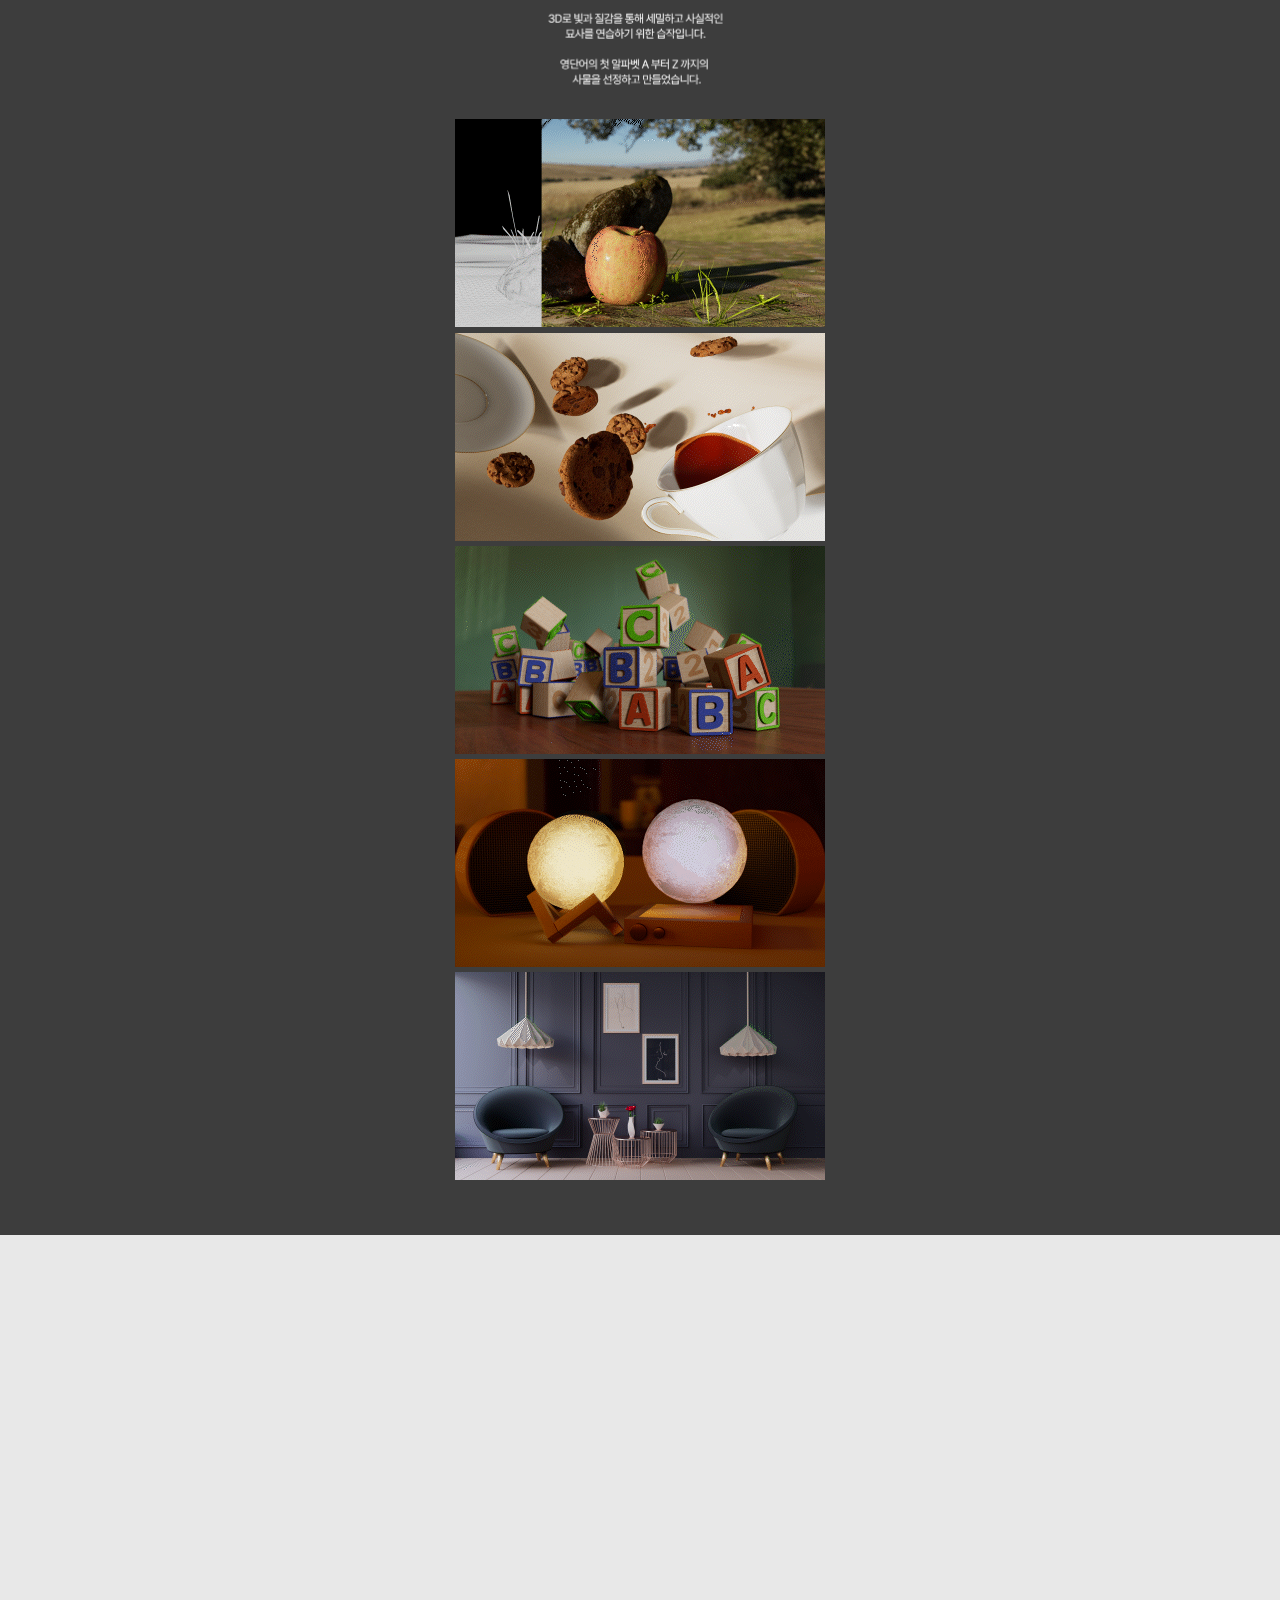
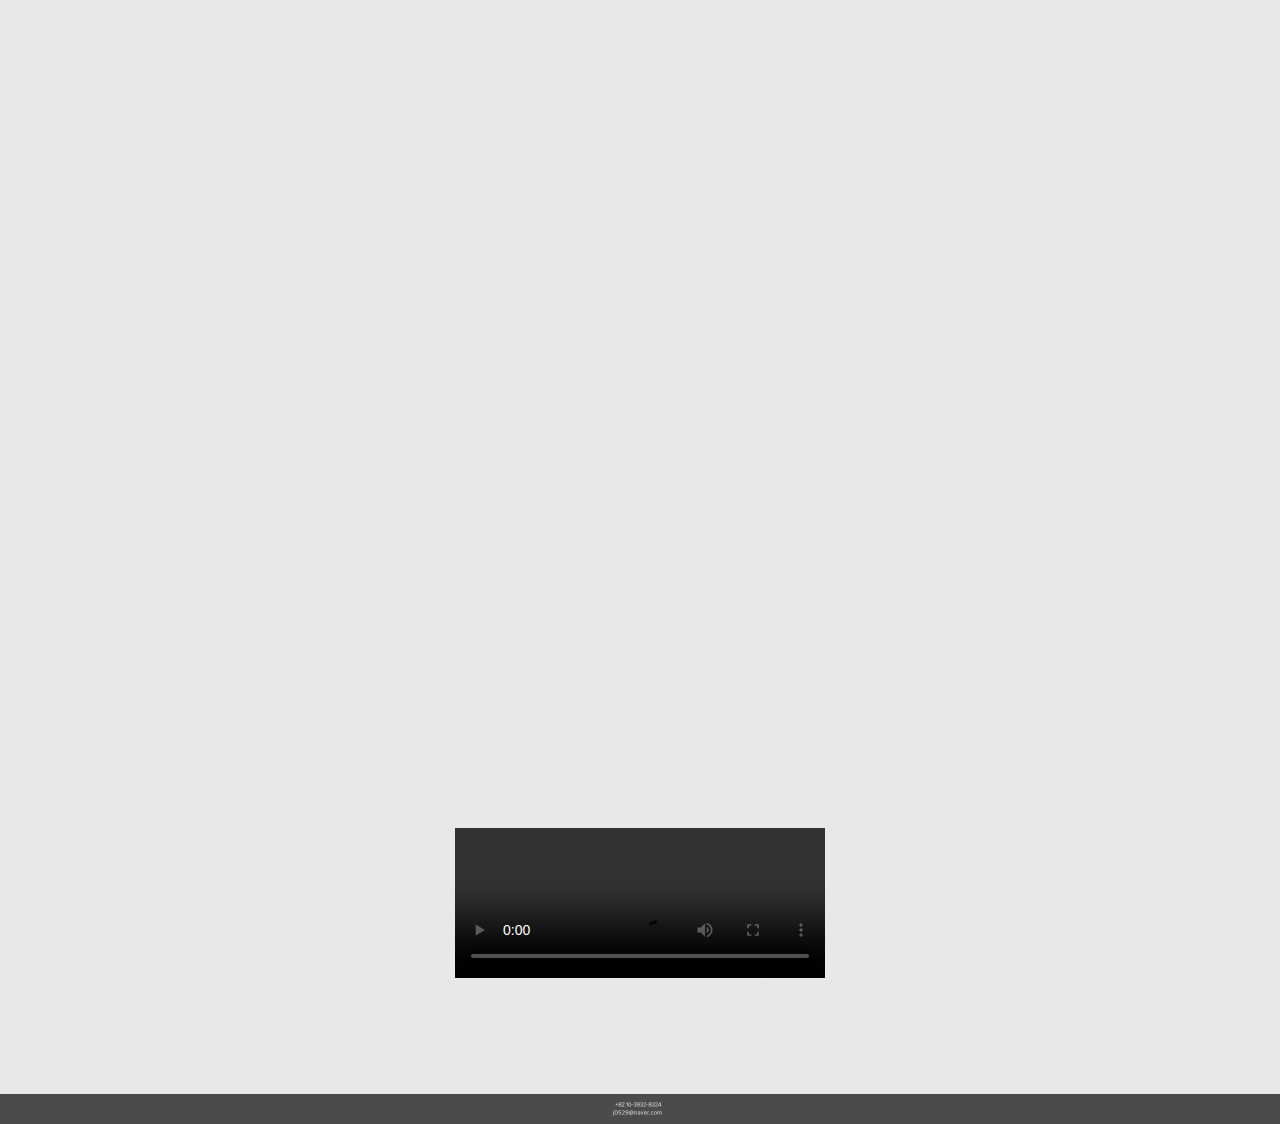
==== commit 10b8bf50: "Add files via upload" ====
--- a/index_m.html
+++ b/index_m.html
@@ -4,8 +4,10 @@
     <meta charset="UTF-8">
     <meta http-equiv="X-UA-Compatible" content="IE=edge">
     <meta name="viewport" content="width=device-width, initial-scale=1.0">
-    <title>Jinwoo's Protfolio_M</title>
+    <title>LimJinwoo_M</title>
     <link rel="stylesheet" href="master_m.css">
+    <link rel="shortcut icon" href="img/favicon.ico" type="image/x-icon">
+<link rel="icon" href="img/favicon.ico" type="image/x-icon">
 </head>
 <body>
     <div class="wrap01"> 
@@ -77,7 +79,14 @@
         </div>
     </div>
     <div class="wrap09">
-        <div class="c09"></div>
+        <div class="c09">
+            <div class="c09_video">
+                <video controls loop id="v_09">
+                    <source src="img/video/v_09.mp4" type="video/mp4">
+                    해당 브라우저는 video 태그를 지원하지 않습니다.
+                </video>
+            </div>
+        </div>
     </div>
     <footer>
         <div class="wrap10">
--- a/master_m.css
+++ b/master_m.css
@@ -75,7 +75,7 @@
 
 .wrap09{position: relative; 
         width:100%;
-        height: 1233px;
+        height: 1459px;
         text-align: center;
         background-color: #E8E8E8;
     }
@@ -317,7 +317,7 @@
 .c09{
     background-image: url(img/m_09_01.png);
     width: 100%;
-    height: 1185px;
+    height: 1376px;
     background-size: contain;
     position: absolute;
     align-items: center;
@@ -325,6 +325,20 @@
     background-position: center;
     margin-top: 25px; 
 }
+    .c09_video{
+        width: 100%;
+        position: absolute;
+        align-items: center;
+        background-repeat: no-repeat;
+        background-position: center;
+        margin-top: 1168px;
+        z-index: 4;
+
+    }
+    #v_09{
+        width: 370px;
+
+    }
 .wrap10{
     position: relative; 
         width:100%;
